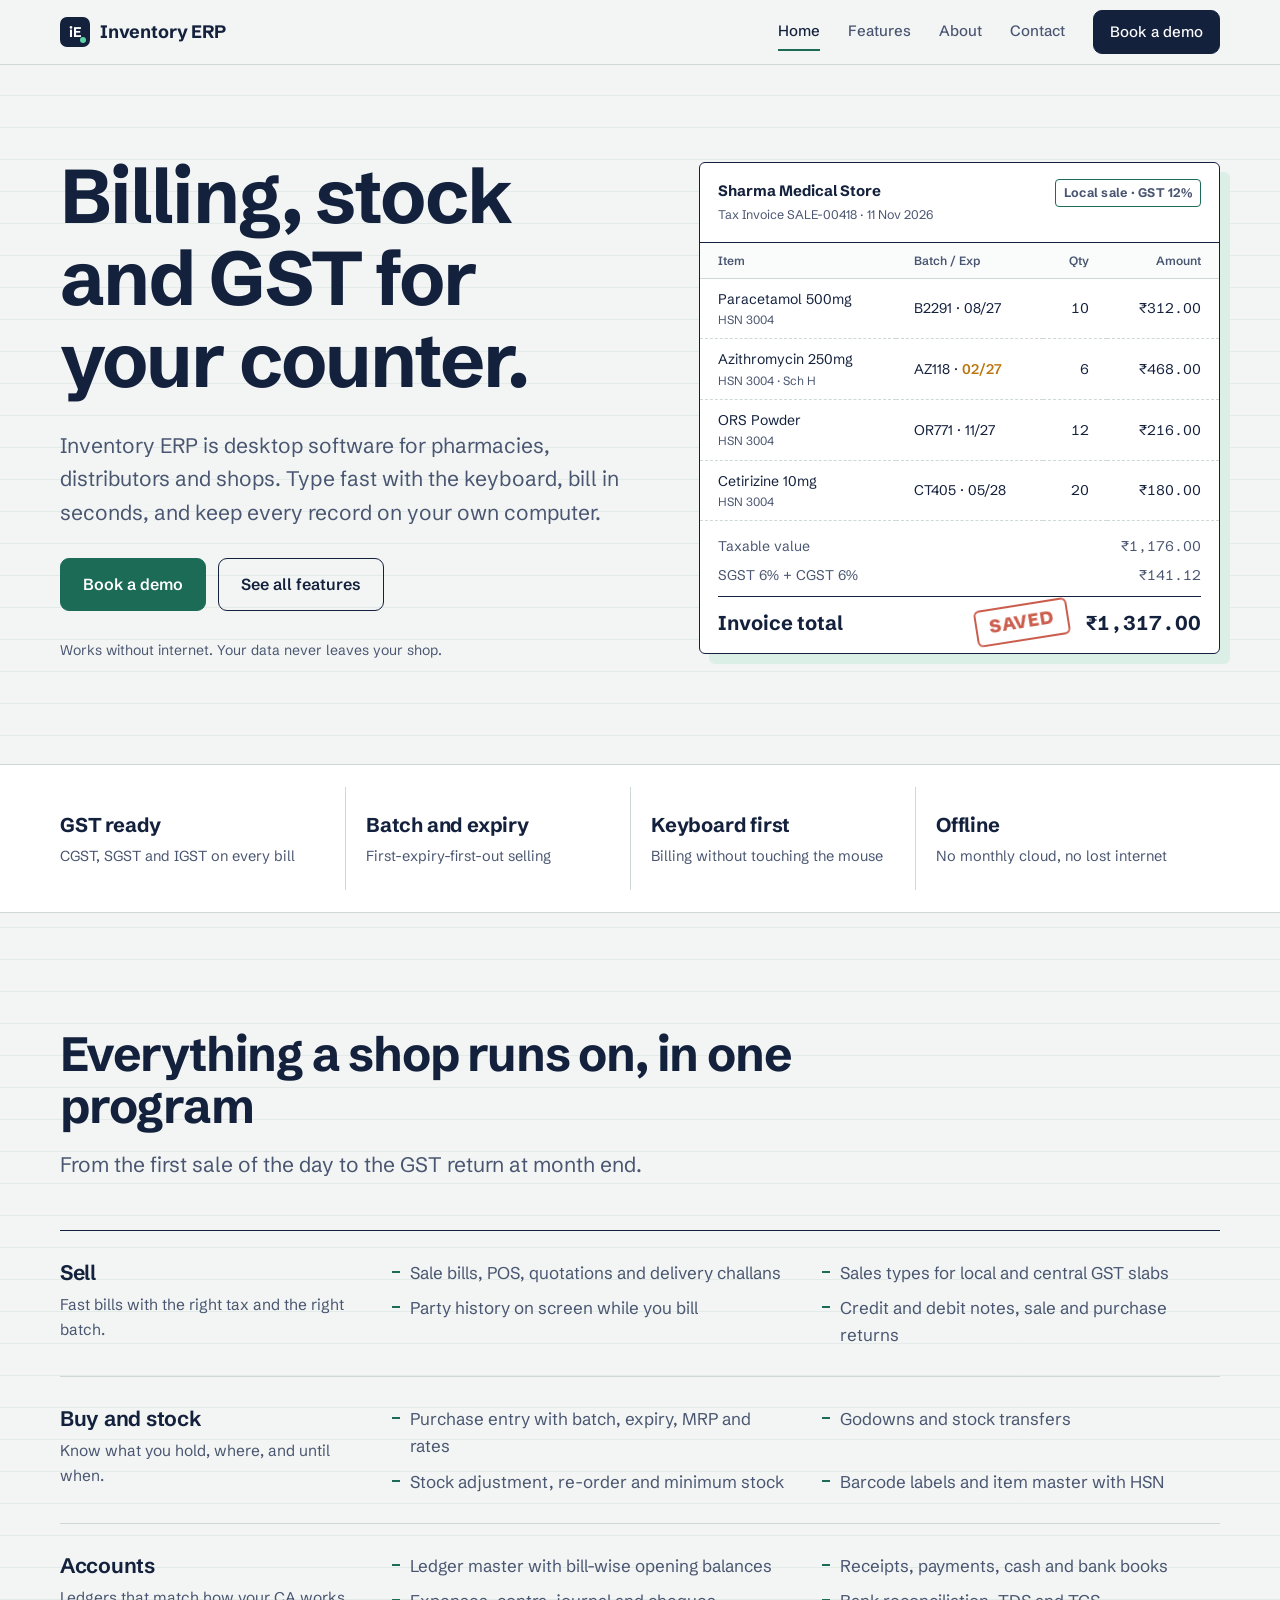
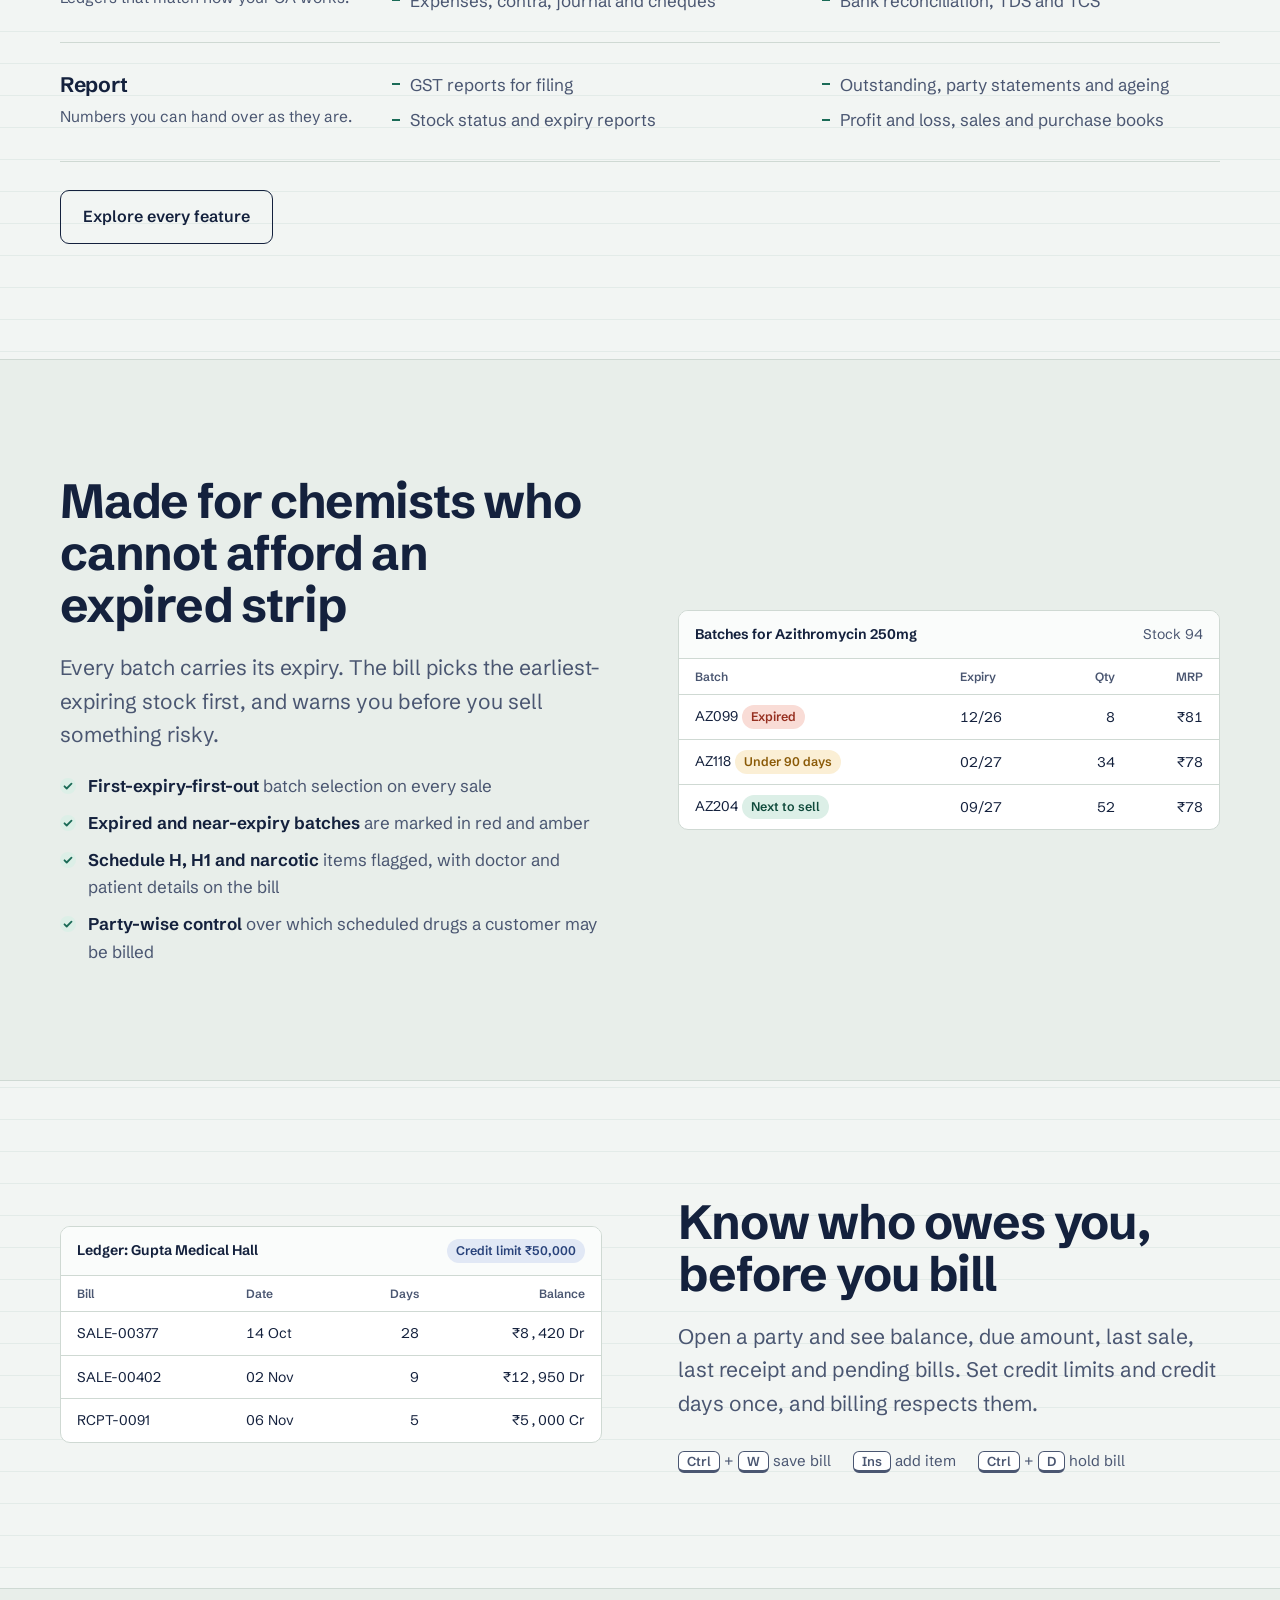
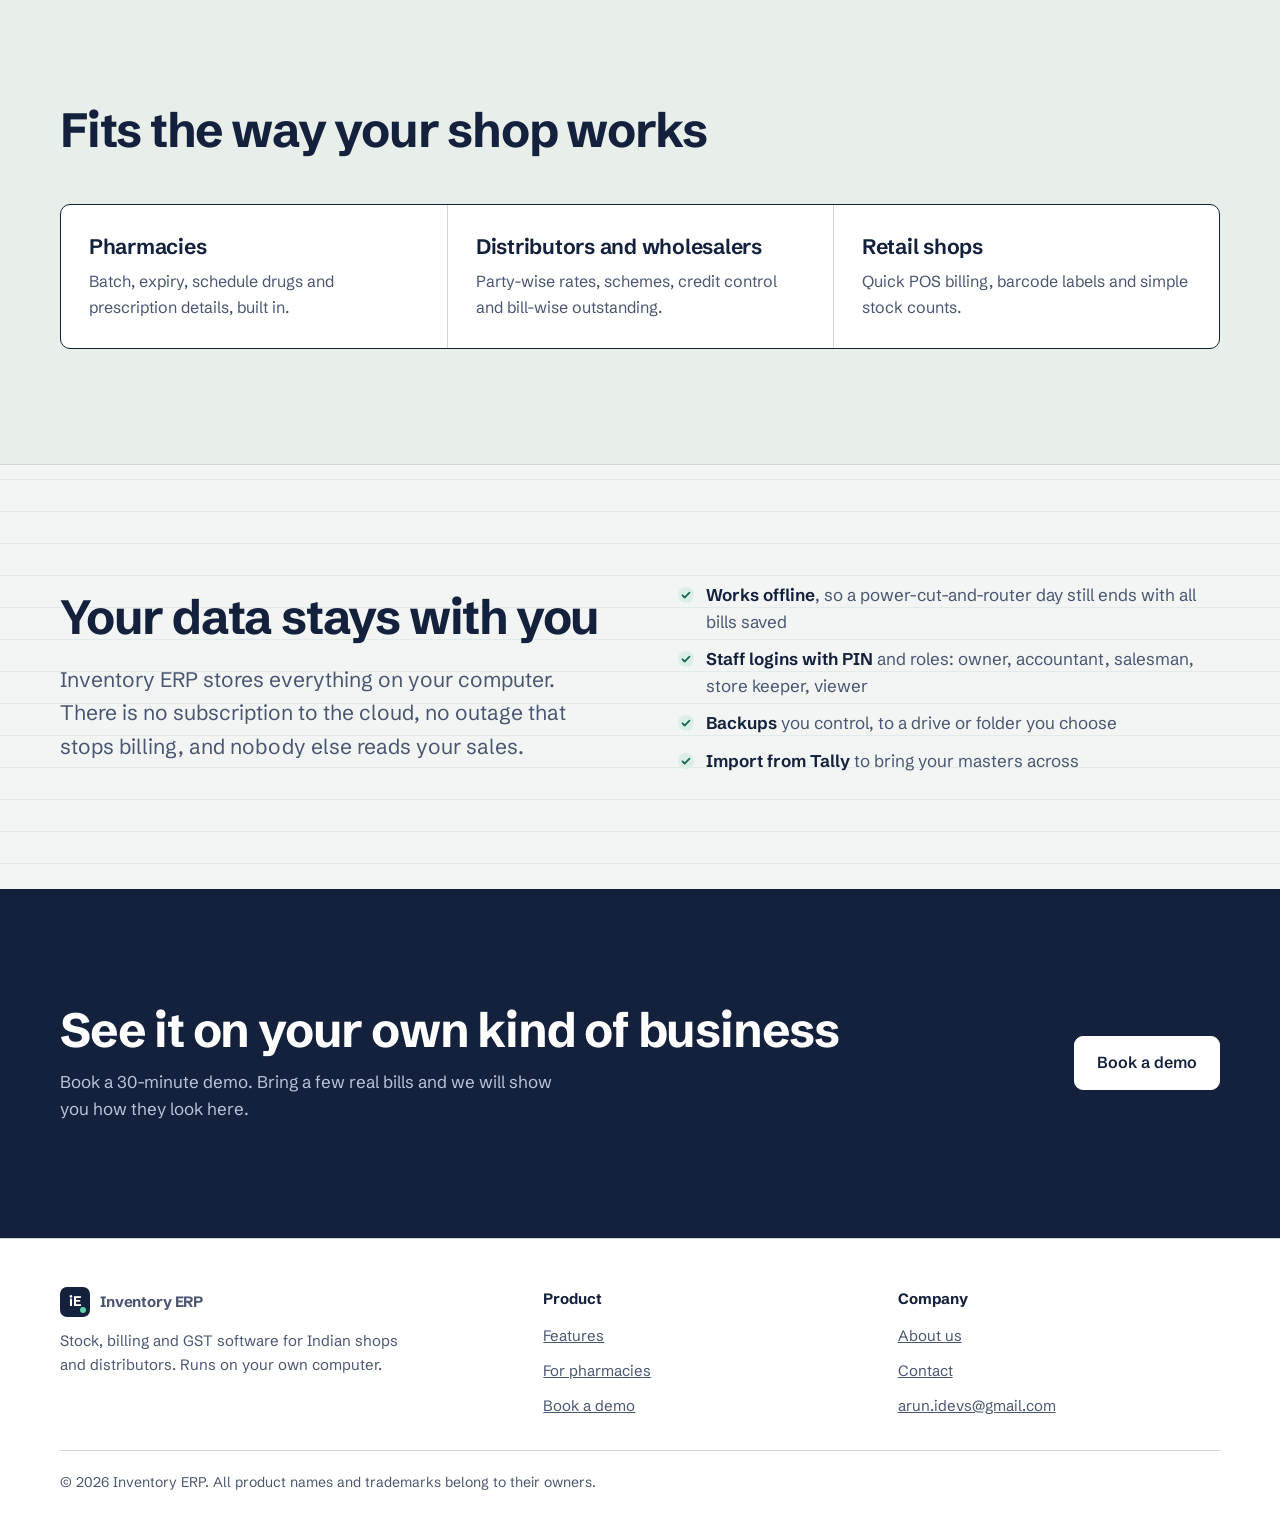
==== index.html @ d424529c "Inventory ERP marketing site: home, features, about, contact with demo form Co-Authored-By: Claude S" ====
<!doctype html>
<html lang="en">
<head>
<meta charset="utf-8">
<meta name="viewport" content="width=device-width, initial-scale=1">
<title>Inventory ERP: billing, stock and GST software for Indian shops</title>
<meta name="description" content="Desktop software for pharmacies, distributors and shops: GST billing, batch and expiry, ledgers and reports. Works offline, data stays on your computer.">
<meta property="og:title" content="Inventory ERP: billing, stock and GST software for Indian shops"><meta property="og:description" content="Desktop software for pharmacies, distributors and shops: GST billing, batch and expiry, ledgers and reports. Works offline, data stays on your computer."><meta property="og:type" content="website">
<meta name="theme-color" content="#f2f5f3">
<link rel="icon" href="assets/favicon.svg" type="image/svg+xml">
<link rel="preconnect" href="https://fonts.googleapis.com"><link rel="preconnect" href="https://fonts.gstatic.com" crossorigin>
<link href="https://fonts.googleapis.com/css2?family=Schibsted+Grotesk:wght@400;500;600;700;800&display=swap" rel="stylesheet">
<link rel="stylesheet" href="assets/style.css">
</head>
<body>
<header class="site-head"><div class="wrap">
  <a class="brand" href="index.html"><span class="brand-mark">iE</span>Inventory ERP</a>
  <button class="menu-btn" aria-expanded="false" aria-controls="nav">Menu</button>
  <nav class="nav" id="nav" aria-label="Main"><a href="index.html" aria-current="page">Home</a><a href="features.html">Features</a><a href="about.html">About</a><a href="contact.html">Contact</a><a class="btn sm" href="contact.html" data-demo style="color:#fff;border-bottom:1.5px solid var(--ink)">Book a demo</a></nav>
</div></header>
<main>
<section class="hero"><div class="wrap">
  <div class="hero-copy">
    <h1>Billing, stock and GST for your counter.</h1>
    <p class="lead">Inventory ERP is desktop software for pharmacies, distributors and shops. Type fast with the keyboard, bill in seconds, and keep every record on your own computer.</p>
    <div class="hero-cta"><a class="btn green" href="contact.html" data-demo>Book a demo</a><a class="btn ghost" href="features.html">See all features</a></div>
    <p class="hero-note">Works without internet. Your data never leaves your shop.</p>
  </div>
  <div class="bill" aria-label="Sample GST tax invoice">
  <div class="bill-top"><div><strong>Sharma Medical Store</strong><span>Tax Invoice SALE-00418 &middot; 11 Nov 2026</span></div><span class="bill-tag">Local sale &middot; GST 12%</span></div>
  <table><thead><tr><th>Item</th><th>Batch / Exp</th><th class="r">Qty</th><th class="r">Amount</th></tr></thead><tbody>
    <tr style="--i:0"><td>Paracetamol 500mg<span class="sub">HSN 3004</span></td><td>B2291 &middot; 08/27</td><td class="r num">10</td><td class="r num">&#8377;312.00</td></tr>
    <tr style="--i:1"><td>Azithromycin 250mg<span class="sub">HSN 3004 &middot; Sch H</span></td><td>AZ118 &middot; <span class="exp-soon">02/27</span></td><td class="r num">6</td><td class="r num">&#8377;468.00</td></tr>
    <tr style="--i:2"><td>ORS Powder<span class="sub">HSN 3004</span></td><td>OR771 &middot; 11/27</td><td class="r num">12</td><td class="r num">&#8377;216.00</td></tr>
    <tr style="--i:3"><td>Cetirizine 10mg<span class="sub">HSN 3004</span></td><td>CT405 &middot; 05/28</td><td class="r num">20</td><td class="r num">&#8377;180.00</td></tr>
  </tbody></table>
  <div class="bill-foot">
    <div style="--j:0"><span>Taxable value</span><span class="num">&#8377;1,176.00</span></div>
    <div style="--j:1"><span>SGST 6% + CGST 6%</span><span class="num">&#8377;141.12</span></div>
    <div class="total" style="--j:2"><span>Invoice total</span><span class="num">&#8377;1,317.00</span></div>
  </div>
  <div class="stamp" aria-hidden="true">SAVED</div>
</div>
</div></section>

<section class="proof"><div class="wrap">
  <div><b>GST ready</b><span>CGST, SGST and IGST on every bill</span></div>
  <div><b>Batch and expiry</b><span>First-expiry-first-out selling</span></div>
  <div><b>Keyboard first</b><span>Billing without touching the mouse</span></div>
  <div><b>Offline</b><span>No monthly cloud, no lost internet</span></div>
</div></section>

<section class="sec"><div class="wrap">
  <div class="sec-head"><h2>Everything a shop runs on, in one program</h2><p class="lead">From the first sale of the day to the GST return at month end.</p></div>
  <div class="rows">
    <div class="row"><div class="intro"><h3>Sell</h3><p>Fast bills with the right tax and the right batch.</p></div>
      <ul><li>Sale bills, POS, quotations and delivery challans</li><li>Sales types for local and central GST slabs</li><li>Party history on screen while you bill</li><li>Credit and debit notes, sale and purchase returns</li></ul></div>
    <div class="row"><div class="intro"><h3>Buy and stock</h3><p>Know what you hold, where, and until when.</p></div>
      <ul><li>Purchase entry with batch, expiry, MRP and rates</li><li>Godowns and stock transfers</li><li>Stock adjustment, re-order and minimum stock</li><li>Barcode labels and item master with HSN</li></ul></div>
    <div class="row"><div class="intro"><h3>Accounts</h3><p>Ledgers that match how your CA works.</p></div>
      <ul><li>Ledger master with bill-wise opening balances</li><li>Receipts, payments, cash and bank books</li><li>Expenses, contra, journal and cheques</li><li>Bank reconciliation, TDS and TCS</li></ul></div>
    <div class="row"><div class="intro"><h3>Report</h3><p>Numbers you can hand over as they are.</p></div>
      <ul><li>GST reports for filing</li><li>Outstanding, party statements and ageing</li><li>Stock status and expiry reports</li><li>Profit and loss, sales and purchase books</li></ul></div>
  </div>
  <p style="margin-top:28px"><a class="btn ghost" href="features.html">Explore every feature</a></p>
</div></section>

<section class="sec tint" id="pharma"><div class="wrap split">
  <div class="copy">
    <h2>Made for chemists who cannot afford an expired strip</h2>
    <p class="lead">Every batch carries its expiry. The bill picks the earliest-expiring stock first, and warns you before you sell something risky.</p>
    <ul class="checks">
      <li><b>First-expiry-first-out</b> batch selection on every sale</li>
      <li><b>Expired and near-expiry batches</b> are marked in red and amber</li>
      <li><b>Schedule H, H1 and narcotic</b> items flagged, with doctor and patient details on the bill</li>
      <li><b>Party-wise control</b> over which scheduled drugs a customer may be billed</li>
    </ul>
  </div>
  <div class="panel" aria-label="Batch picker example">
    <div class="panel-head"><span>Batches for Azithromycin 250mg</span><span class="num" style="font-weight:400;color:var(--ink-2)">Stock 94</span></div>
    <table><thead><tr><th>Batch</th><th>Expiry</th><th class="r">Qty</th><th class="r">MRP</th></tr></thead><tbody>
      <tr><td>AZ099 <span class="pill bad">Expired</span></td><td class="num">12/26</td><td class="r num">8</td><td class="r num">&#8377;81</td></tr>
      <tr><td>AZ118 <span class="pill warn">Under 90 days</span></td><td class="num">02/27</td><td class="r num">34</td><td class="r num">&#8377;78</td></tr>
      <tr><td>AZ204 <span class="pill ok">Next to sell</span></td><td class="num">09/27</td><td class="r num">52</td><td class="r num">&#8377;78</td></tr>
    </tbody></table>
  </div>
</div></section>

<section class="sec"><div class="wrap split">
  <div class="panel" aria-label="Ledger example">
    <div class="panel-head"><span>Ledger: Gupta Medical Hall</span><span class="pill info">Credit limit &#8377;50,000</span></div>
    <table><thead><tr><th>Bill</th><th>Date</th><th class="r">Days</th><th class="r">Balance</th></tr></thead><tbody>
      <tr><td>SALE-00377</td><td class="num">14 Oct</td><td class="r num">28</td><td class="r num">&#8377;8,420 Dr</td></tr>
      <tr><td>SALE-00402</td><td class="num">02 Nov</td><td class="r num">9</td><td class="r num">&#8377;12,950 Dr</td></tr>
      <tr><td>RCPT-0091</td><td class="num">06 Nov</td><td class="r num">5</td><td class="r num">&#8377;5,000 Cr</td></tr>
    </tbody></table>
  </div>
  <div class="copy">
    <h2>Know who owes you, before you bill</h2>
    <p class="lead">Open a party and see balance, due amount, last sale, last receipt and pending bills. Set credit limits and credit days once, and billing respects them.</p>
    <div class="kbd-line"><span><kbd>Ctrl</kbd> + <kbd>W</kbd> save bill</span><span><kbd>Ins</kbd> add item</span><span><kbd>Ctrl</kbd> + <kbd>D</kbd> hold bill</span></div>
  </div>
</div></section>

<section class="sec tint"><div class="wrap">
  <div class="sec-head"><h2>Fits the way your shop works</h2></div>
  <div class="segs">
    <div class="seg"><h3>Pharmacies</h3><p>Batch, expiry, schedule drugs and prescription details, built in.</p></div>
    <div class="seg"><h3>Distributors and wholesalers</h3><p>Party-wise rates, schemes, credit control and bill-wise outstanding.</p></div>
    <div class="seg"><h3>Retail shops</h3><p>Quick POS billing, barcode labels and simple stock counts.</p></div>
  </div>
</div></section>

<section class="sec"><div class="wrap split">
  <div class="copy">
    <h2>Your data stays with you</h2>
    <p class="lead">Inventory ERP stores everything on your computer. There is no subscription to the cloud, no outage that stops billing, and nobody else reads your sales.</p>
  </div>
  <ul class="checks">
    <li><b>Works offline</b>, so a power-cut-and-router day still ends with all bills saved</li>
    <li><b>Staff logins with PIN</b> and roles: owner, accountant, salesman, store keeper, viewer</li>
    <li><b>Backups</b> you control, to a drive or folder you choose</li>
    <li><b>Import from Tally</b> to bring your masters across</li>
  </ul>
</div></section>

<section class="sec cta"><div class="wrap">
  <div><h2>See it on your own kind of business</h2><p>Book a 30-minute demo. Bring a few real bills and we will show you how they look here.</p></div>
  <a class="btn" href="contact.html" data-demo>Book a demo</a>
</div></section>
</main>
<footer class="site-foot"><div class="wrap">
  <div><a class="brand" href="index.html"><span class="brand-mark">iE</span>Inventory ERP</a><p style="margin-top:12px;max-width:38ch">Stock, billing and GST software for Indian shops and distributors. Runs on your own computer.</p></div>
  <div><h4>Product</h4><ul><li><a href="features.html">Features</a></li><li><a href="features.html#pharma">For pharmacies</a></li><li><a href="contact.html">Book a demo</a></li></ul></div>
  <div><h4>Company</h4><ul><li><a href="about.html">About us</a></li><li><a href="contact.html">Contact</a></li><li><a href="mailto:arun.idevs@gmail.com">arun.idevs@gmail.com</a></li></ul></div>
  <div class="legal">&copy; 2026 Inventory ERP. All product names and trademarks belong to their owners.</div>
</div></footer>
<dialog id="demo-dialog" aria-labelledby="dlg-title"><div class="dlg-in">
  <div class="dlg-top"><div><h2 id="dlg-title" style="font-size:30px">Book a demo</h2><p class="lead" style="font-size:16px;margin-top:8px">Tell us about your shop. We will show you the software on your kind of business.</p></div><button class="close" aria-label="Close" type="button">&times;</button></div>
  <form data-lead novalidate id="demo">
  <div class="form-grid">
    <div class="field" data-name="your name"><label for="demo-name">Your name</label><input id="demo-name" name="name" autocomplete="name" required><span class="msg"></span></div>
    <div class="field" data-name="your shop or company name"><label for="demo-biz">Shop or company</label><input id="demo-biz" name="business" autocomplete="organization" required><span class="msg"></span></div>
    <div class="field" data-name="a mobile number"><label for="demo-phone">Mobile number</label><input id="demo-phone" name="phone" type="tel" inputmode="tel" autocomplete="tel" required><span class="msg"></span></div>
    <div class="field" data-name="your email"><label for="demo-email">Email</label><input id="demo-email" name="email" type="email" autocomplete="email" required><span class="msg"></span></div>
    <div class="field" data-name="your city"><label for="demo-city">City</label><input id="demo-city" name="city" autocomplete="address-level2"><span class="msg"></span></div>
    <div class="field" data-name="business type"><label for="demo-type">Type of business</label><select id="demo-type" name="business_type"><option>Pharmacy / medical store</option><option>Distributor / stockist</option><option>Wholesale</option><option>Retail shop</option><option>Manufacturer</option><option>Other</option></select><span class="msg"></span></div>
    <div class="field full" data-name="current software"><label for="demo-cur">What do you use for billing today? <span class="opt">(optional)</span></label><select id="demo-cur" name="current_software"><option>MARG</option><option>Tally</option><option>Busy</option><option>Excel or register</option><option>Another software</option><option>No software yet</option></select><span class="msg"></span></div>
    <div class="field full" data-name="a message"><label for="demo-msg">Anything we should know? <span class="opt">(optional)</span></label><textarea id="demo-msg" name="message" placeholder="Number of bills a day, godowns, special reports you need..."></textarea><span class="msg"></span></div>
    <div class="hp" aria-hidden="true"><label>Website <input name="website" tabindex="-1" autocomplete="off"></label></div>
  </div>
  <div class="form-status" role="status" aria-live="polite"></div>
  <div class="form-actions" style="margin-top:16px"><button class="btn green" type="submit">Book my demo</button><small>We call you back within one working day.</small></div>
</form>
</div></dialog>
<script src="assets/site.js" defer></script>
</body>
</html>
---- assets/style.css ----
:root {
  --paper: #f2f5f3;
  --paper-2: #e8eeea;
  --card: #ffffff;
  --ink: #14213d;
  --ink-2: #4a5671;
  --rule: #cfd9d3;
  --green: #1b6b57;
  --green-ink: #0f4a3b;
  --green-soft: #dcefe7;
  --stamp: #c2402d;
  --amber: #b9770e;
  --radius: 10px;
  --font: "Schibsted Grotesk", system-ui, -apple-system, "Segoe UI", sans-serif;
}
*, *::before, *::after { box-sizing: border-box; }
html { scroll-behavior: smooth; }
body {
  margin: 0; font-family: var(--font); font-size: 17px; line-height: 1.6; color: var(--ink); background: var(--paper);
  -webkit-font-smoothing: antialiased;
  /* ledger ruling, faint */
  background-image: repeating-linear-gradient(to bottom, transparent 0 31px, rgba(27,107,87,.07) 31px 32px);
}
img, svg { max-width: 100%; display: block; }
a { color: inherit; }
:focus-visible { outline: 3px solid var(--green); outline-offset: 3px; border-radius: 4px; }
.wrap { width: min(1160px, 100% - 40px); margin-inline: auto; }
.num { font-variant-numeric: tabular-nums; }

/* header */
.site-head { position: sticky; top: 0; z-index: 50; background: rgba(242,245,243,.92); backdrop-filter: blur(8px); border-bottom: 1px solid var(--rule); }
.site-head .wrap { display: flex; align-items: center; justify-content: space-between; height: 64px; gap: 16px; }
.brand { display: flex; align-items: center; gap: 10px; font-weight: 700; font-size: 18px; text-decoration: none; letter-spacing: -.01em; }
.brand-mark { width: 30px; height: 30px; border-radius: 7px; background: var(--ink); color: #fff; display: grid; place-items: center; font-weight: 700; font-size: 14px; letter-spacing: -.03em; position: relative; }
.brand-mark::after { content: ""; position: absolute; right: 4px; bottom: 4px; width: 6px; height: 6px; background: #5fd1a8; border-radius: 50%; }
.nav { display: flex; align-items: center; gap: 28px; }
.nav a { text-decoration: none; font-weight: 500; font-size: 15px; color: var(--ink-2); padding: 6px 0; border-bottom: 2px solid transparent; }
.nav a:hover { color: var(--ink); }
.nav a[aria-current="page"] { color: var(--ink); border-bottom-color: var(--green); }
.menu-btn { display: none; background: none; border: 1px solid var(--rule); border-radius: 8px; padding: 8px 12px; font: inherit; font-weight: 600; color: var(--ink); cursor: pointer; }

.btn { display: inline-flex; align-items: center; justify-content: center; gap: 8px; font: inherit; font-weight: 600; font-size: 16px; padding: 13px 22px; border-radius: 9px; border: 1.5px solid var(--ink); background: var(--ink); color: #fff; text-decoration: none; cursor: pointer; transition: background .15s, transform .15s; }
.btn:hover { background: #0c1630; }
.btn:active { transform: translateY(1px); }
.btn.ghost { background: transparent; color: var(--ink); }
.btn.ghost:hover { background: var(--paper-2); }
.btn.green { background: var(--green); border-color: var(--green); }
.btn.green:hover { background: var(--green-ink); }
.btn.sm { padding: 9px 16px; font-size: 15px; }
.btn[disabled] { opacity: .6; cursor: progress; }

/* type */
h1, h2, h3 { line-height: 1.08; letter-spacing: -.025em; margin: 0; }
h1 { font-size: clamp(40px, 6.2vw, 76px); font-weight: 700; }
h2 { font-size: clamp(30px, 4vw, 48px); font-weight: 700; }
h3 { font-size: 21px; font-weight: 650; letter-spacing: -.012em; line-height: 1.25; }
p { margin: 0; }
.lead { font-size: clamp(18px, 2vw, 21px); color: var(--ink-2); max-width: 56ch; }
.sec { padding: clamp(64px, 9vw, 120px) 0; }
.sec.tint { background: var(--paper-2); border-block: 1px solid var(--rule); background-image: none; }
.sec-head { max-width: 760px; margin-bottom: 48px; display: grid; gap: 16px; }

/* hero */
.hero { padding: clamp(48px, 7vw, 96px) 0 clamp(56px, 8vw, 104px); }
.hero .wrap { display: grid; grid-template-columns: 1.05fr .95fr; gap: clamp(32px, 5vw, 72px); align-items: center; }
.hero-copy { display: grid; gap: 28px; }
.hero-cta { display: flex; flex-wrap: wrap; gap: 12px; }
.hero-note { font-size: 14px; color: var(--ink-2); }

/* the bill */
.bill { background: var(--card); border: 1px solid var(--ink); border-radius: 6px; box-shadow: 10px 10px 0 var(--green-soft); font-size: 14px; position: relative; }
.bill-top { display: flex; justify-content: space-between; align-items: flex-start; padding: 16px 18px; border-bottom: 1.5px solid var(--ink); gap: 12px; }
.bill-top strong { display: block; font-size: 15px; }
.bill-top span { color: var(--ink-2); font-size: 12.5px; }
.bill-tag { font-weight: 700; font-size: 12px; letter-spacing: .02em; border: 1.5px solid var(--green); color: var(--green); padding: 3px 8px; border-radius: 4px; white-space: nowrap; }
.bill table { width: 100%; border-collapse: collapse; }
.bill th { text-align: left; font-weight: 600; font-size: 12px; color: var(--ink-2); padding: 8px 18px; border-bottom: 1px solid var(--rule); background: #fafcfb; }
.bill td { padding: 9px 18px; border-bottom: 1px dashed var(--rule); }
.bill th.r, .bill td.r { text-align: right; }
.bill .sub { display: block; font-size: 12px; color: var(--ink-2); }
.exp-soon { color: var(--amber); font-weight: 600; }
.bill-foot { padding: 14px 18px; display: grid; gap: 6px; }
.bill-foot div { display: flex; justify-content: space-between; color: var(--ink-2); }
.bill-foot .total { color: var(--ink); font-weight: 700; font-size: 20px; border-top: 1.5px solid var(--ink); padding-top: 10px; margin-top: 4px; }
.js .bill tbody tr { opacity: 0; transform: translateY(6px); }
.js .bill.run tbody tr { animation: rowin .35s ease forwards; animation-delay: calc(var(--i) * 420ms + 300ms); }
.js .bill-foot > * { opacity: 0; }
.js .bill.run .bill-foot > * { animation: rowin .35s ease forwards; animation-delay: calc(var(--j) * 200ms + 2200ms); }
@keyframes rowin { to { opacity: 1; transform: none; } }
.stamp { position: absolute; right: 150px; bottom: 12px; transform: rotate(-9deg); border: 2.5px solid var(--stamp); color: var(--stamp); font-weight: 800; font-size: 18px; padding: 2px 12px; border-radius: 6px; letter-spacing: .04em; opacity: 0; }
.js .bill.run .stamp { animation: stampin .25s cubic-bezier(.2,1.6,.4,1) forwards; animation-delay: 3.1s; }
@keyframes stampin { from { opacity: 0; transform: rotate(-9deg) scale(1.6); } to { opacity: .85; transform: rotate(-9deg) scale(1); } }

/* proof strip */
.proof { border-block: 1px solid var(--rule); background: var(--card); }
.proof .wrap { display: grid; grid-template-columns: repeat(4, 1fr); }
.proof div { padding: 22px 20px; border-left: 1px solid var(--rule); }
.proof div:first-child { border-left: 0; padding-left: 0; }
.proof b { display: block; font-size: 20px; letter-spacing: -.01em; }
.proof span { font-size: 14.5px; color: var(--ink-2); }

/* feature rows */
.rows { border-top: 1.5px solid var(--ink); }
.row { display: grid; grid-template-columns: 300px 1fr; gap: 32px; padding: 28px 0; border-bottom: 1px solid var(--rule); }
.row p, .row li { color: var(--ink-2); }
.row ul { margin: 0; padding: 0; list-style: none; display: grid; grid-template-columns: repeat(2, 1fr); gap: 8px 32px; }
.row li { padding-left: 18px; position: relative; }
.row li::before { content: ""; position: absolute; left: 0; top: .72em; width: 8px; height: 2px; background: var(--green); }
.row .intro { display: grid; gap: 8px; align-content: start; }
.row .intro p { font-size: 15.5px; }

/* split blocks */
.split { display: grid; grid-template-columns: 1fr 1fr; gap: clamp(32px, 6vw, 80px); align-items: center; }
.split .copy { display: grid; gap: 20px; }
.checks { list-style: none; padding: 0; margin: 0; display: grid; gap: 10px; }
.checks li { padding-left: 28px; position: relative; color: var(--ink-2); }
.checks li::before { content: ""; position: absolute; left: 0; top: .35em; width: 16px; height: 16px; border-radius: 50%; background: var(--green-soft) url("data:image/svg+xml,%3Csvg xmlns='http://www.w3.org/2000/svg' viewBox='0 0 16 16'%3E%3Cpath d='M4.5 8.3l2.2 2.2 4.8-4.8' fill='none' stroke='%231b6b57' stroke-width='1.8' stroke-linecap='round' stroke-linejoin='round'/%3E%3C/svg%3E") center/16px; }
.checks b { color: var(--ink); font-weight: 650; }

.panel { background: var(--card); border: 1px solid var(--rule); border-radius: var(--radius); overflow: hidden; font-size: 14px; }
.panel-head { padding: 12px 16px; font-weight: 650; border-bottom: 1px solid var(--rule); background: #fafcfb; display: flex; justify-content: space-between; }
.panel table { width: 100%; border-collapse: collapse; }
.panel th { text-align: left; font-weight: 600; font-size: 12px; color: var(--ink-2); padding: 8px 16px; }
.panel td { padding: 10px 16px; border-top: 1px solid var(--rule); }
.panel .r { text-align: right; }
.pill { display: inline-block; padding: 2px 9px; border-radius: 99px; font-size: 12.5px; font-weight: 600; }
.pill.ok { background: var(--green-soft); color: var(--green-ink); }
.pill.warn { background: #fbefd5; color: #8a5a07; }
.pill.bad { background: #f9dcd6; color: #962f20; }
.pill.info { background: #e1e8f5; color: #28427a; }

.kbd-line { display: flex; flex-wrap: wrap; gap: 10px 22px; margin-top: 8px; }
kbd { font: inherit; font-size: 13px; font-weight: 600; background: var(--card); border: 1px solid var(--ink-2); border-bottom-width: 3px; border-radius: 6px; padding: 1px 8px; }
.kbd-line span { font-size: 15px; color: var(--ink-2); }

/* segments */
.segs { display: grid; grid-template-columns: repeat(3, 1fr); border: 1px solid var(--ink); border-radius: var(--radius); background: var(--card); }
.seg { padding: 28px; display: grid; gap: 10px; align-content: start; border-left: 1px solid var(--rule); }
.seg:first-child { border-left: 0; }
.seg p { color: var(--ink-2); font-size: 16px; }

/* cta */
.cta { background: var(--ink); color: #fff; background-image: none; }
.cta .wrap { display: grid; grid-template-columns: 1fr auto; gap: 32px; align-items: center; }
.cta p { color: #b9c4dc; margin-top: 12px; max-width: 52ch; }
.cta .btn { background: #fff; color: var(--ink); border-color: #fff; }
.cta .btn:hover { background: var(--green-soft); }

/* about */
.facts { display: grid; grid-template-columns: repeat(3, 1fr); gap: 0; border-top: 1.5px solid var(--ink); }
.facts div { padding: 24px 24px 24px 0; border-bottom: 1px solid var(--rule); }
.facts b { display: block; font-size: 19px; margin-bottom: 4px; }
.facts p { color: var(--ink-2); font-size: 15.5px; }
.prose { max-width: 66ch; display: grid; gap: 18px; color: var(--ink-2); font-size: 18px; }
.prose strong { color: var(--ink); }

/* forms */
.form-grid { display: grid; grid-template-columns: 1fr 1fr; gap: 16px; }
.form-grid .full { grid-column: 1 / -1; }
.field { display: grid; gap: 6px; }
.field label { font-weight: 600; font-size: 14.5px; }
.field .opt { font-weight: 400; color: var(--ink-2); }
.field input, .field select, .field textarea { font: inherit; font-size: 16px; padding: 12px 14px; border: 1.5px solid var(--rule); border-radius: 8px; background: #fff; color: var(--ink); width: 100%; }
.field textarea { min-height: 112px; resize: vertical; }
.field input:focus, .field select:focus, .field textarea:focus { outline: none; border-color: var(--green); box-shadow: 0 0 0 3px var(--green-soft); }
.field.err input, .field.err select { border-color: var(--stamp); }
.field .msg { color: var(--stamp); font-size: 13.5px; min-height: 0; }
.hp { position: absolute; left: -9999px; width: 1px; height: 1px; overflow: hidden; }
.form-status { padding: 14px 16px; border-radius: 8px; font-size: 15.5px; display: none; }
.form-status.show { display: block; }
.form-status.ok { background: var(--green-soft); color: var(--green-ink); }
.form-status.bad { background: #f9dcd6; color: #7a2418; }
.form-actions { display: flex; align-items: center; gap: 16px; flex-wrap: wrap; }
.form-actions small { color: var(--ink-2); }
.contact-grid { display: grid; grid-template-columns: .8fr 1.2fr; gap: clamp(32px, 6vw, 80px); align-items: start; }
.contact-side { display: grid; gap: 24px; }
.contact-side dl { margin: 0; display: grid; gap: 18px; border-top: 1.5px solid var(--ink); padding-top: 20px; }
.contact-side dt { font-weight: 650; }
.contact-side dd { margin: 2px 0 0; color: var(--ink-2); }
.form-card { background: var(--card); border: 1px solid var(--ink); border-radius: var(--radius); padding: clamp(20px, 3vw, 36px); box-shadow: 8px 8px 0 var(--green-soft); }

dialog { border: 1px solid var(--ink); border-radius: 12px; padding: 0; width: min(680px, calc(100% - 24px)); background: var(--card); color: var(--ink); max-height: calc(100vh - 24px); box-shadow: 12px 12px 0 var(--green-soft); }
dialog::backdrop { background: rgba(20,33,61,.55); }
dialog .dlg-in { padding: clamp(20px, 3vw, 32px); display: grid; gap: 20px; }
dialog .dlg-top { display: flex; justify-content: space-between; align-items: flex-start; gap: 16px; }
dialog .close { background: none; border: 1px solid var(--rule); border-radius: 8px; width: 36px; height: 36px; font-size: 20px; line-height: 1; cursor: pointer; color: var(--ink); }

/* footer */
.site-foot { border-top: 1px solid var(--rule); padding: 48px 0 36px; background: var(--card); }
.site-foot .wrap { display: grid; grid-template-columns: 1.4fr 1fr 1fr; gap: 32px; }
.site-foot p, .site-foot a { color: var(--ink-2); font-size: 15px; }
.site-foot ul { list-style: none; margin: 10px 0 0; padding: 0; display: grid; gap: 8px; }
.site-foot h4 { margin: 0; font-size: 15px; }
.legal { grid-column: 1 / -1; border-top: 1px solid var(--rule); padding-top: 20px; font-size: 14px; color: var(--ink-2); }

@media (max-width: 960px) {
  .hero .wrap, .split, .contact-grid, .cta .wrap { grid-template-columns: 1fr; }
  .row { grid-template-columns: 1fr; gap: 14px; }
  .segs { grid-template-columns: 1fr; }
  .seg { border-left: 0; border-top: 1px solid var(--rule); }
  .seg:first-child { border-top: 0; }
  .proof .wrap { grid-template-columns: 1fr 1fr; }
  .proof div:nth-child(3) { border-left: 0; padding-left: 0; }
  .proof div:nth-child(n+3) { border-top: 1px solid var(--rule); }
  .facts { grid-template-columns: 1fr; }
  .site-foot .wrap { grid-template-columns: 1fr 1fr; }
}
@media (max-width: 720px) {
  .menu-btn { display: block; }
  .nav { position: absolute; top: 64px; left: 0; right: 0; background: var(--paper); border-bottom: 1px solid var(--rule); padding: 12px 20px 20px; flex-direction: column; align-items: stretch; gap: 4px; display: none; }
  .nav.open { display: flex; }
  .nav a { padding: 12px 0; font-size: 17px; }
  .row ul, .form-grid { grid-template-columns: 1fr; }
  .site-foot .wrap { grid-template-columns: 1fr; }
  .stamp { right: 120px; }
  .bill th:nth-child(2), .bill td:nth-child(2) { display: none; }
}
@media (prefers-reduced-motion: reduce) {
  html { scroll-behavior: auto; }
  .js .bill tbody tr, .js .bill-foot > *, .stamp { opacity: 1 !important; transform: none !important; animation: none !important; }
  .stamp { transform: rotate(-9deg) !important; opacity: .85 !important; }
}
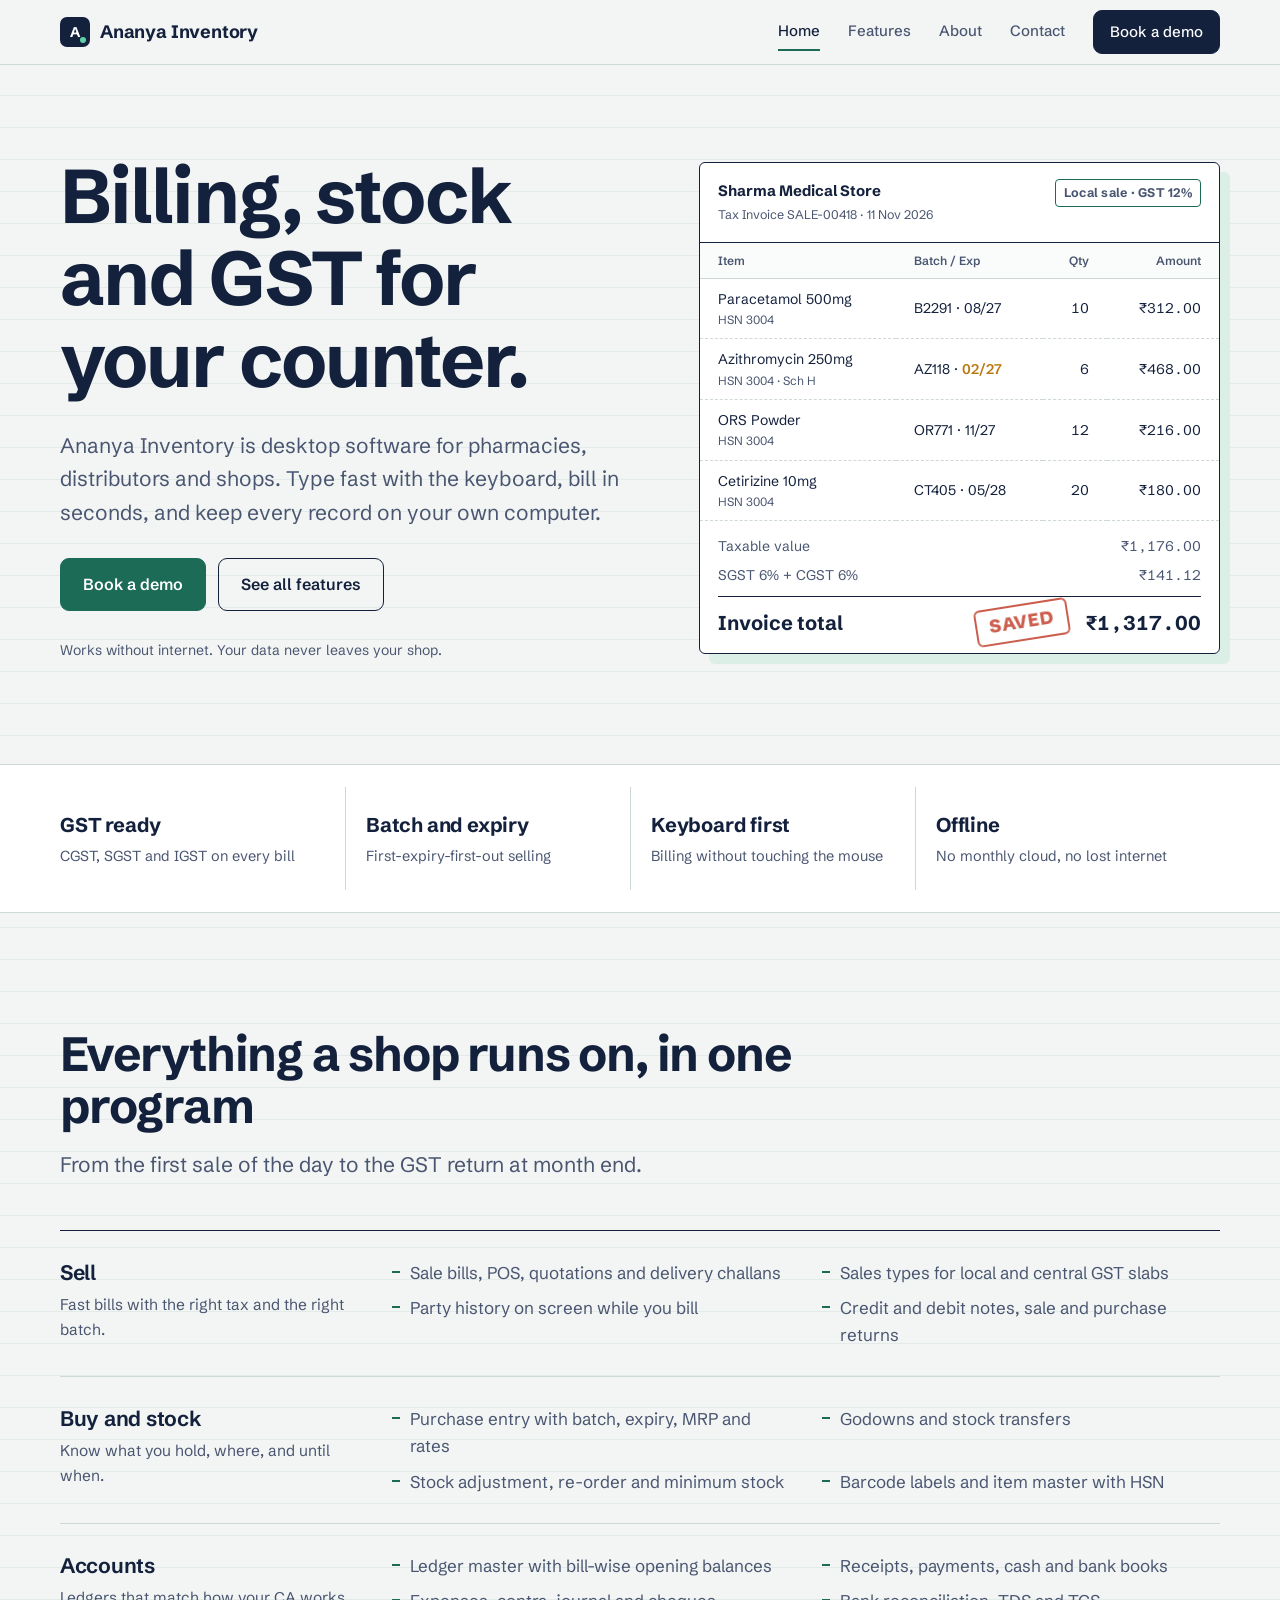
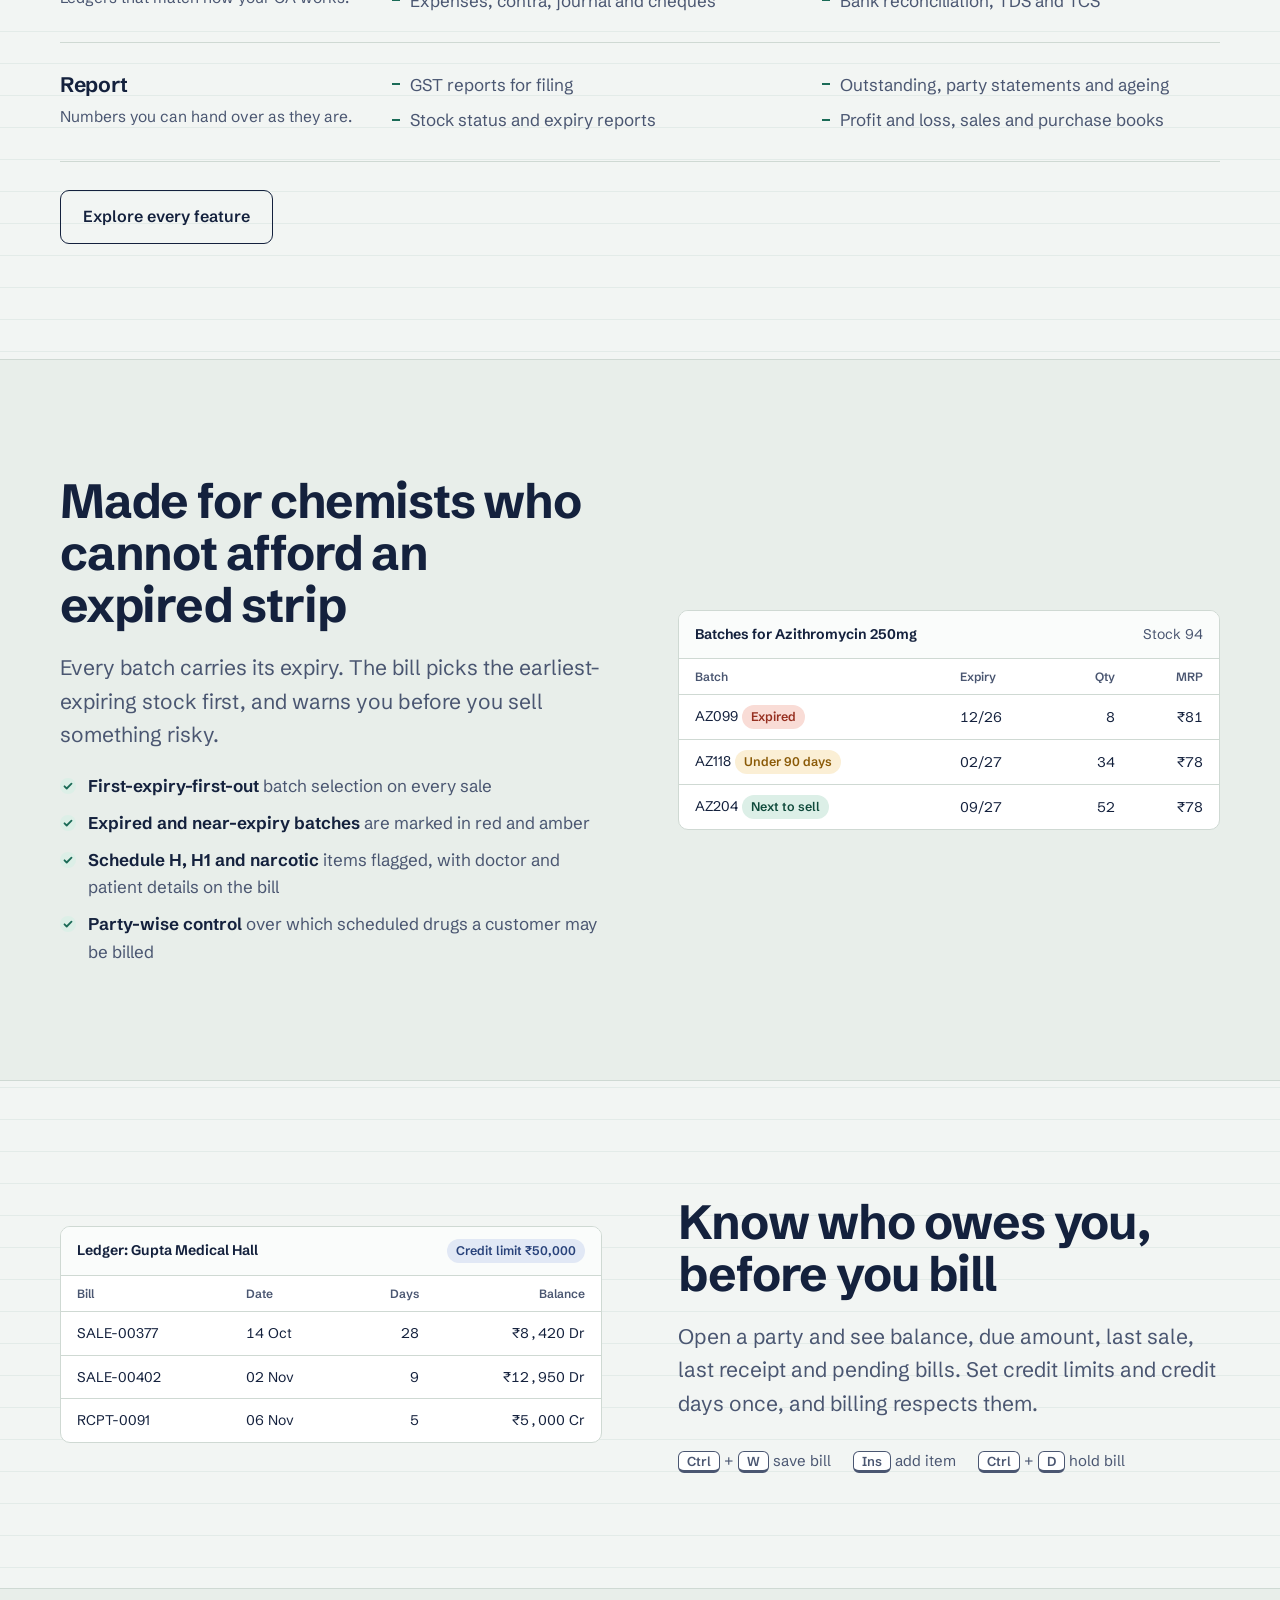
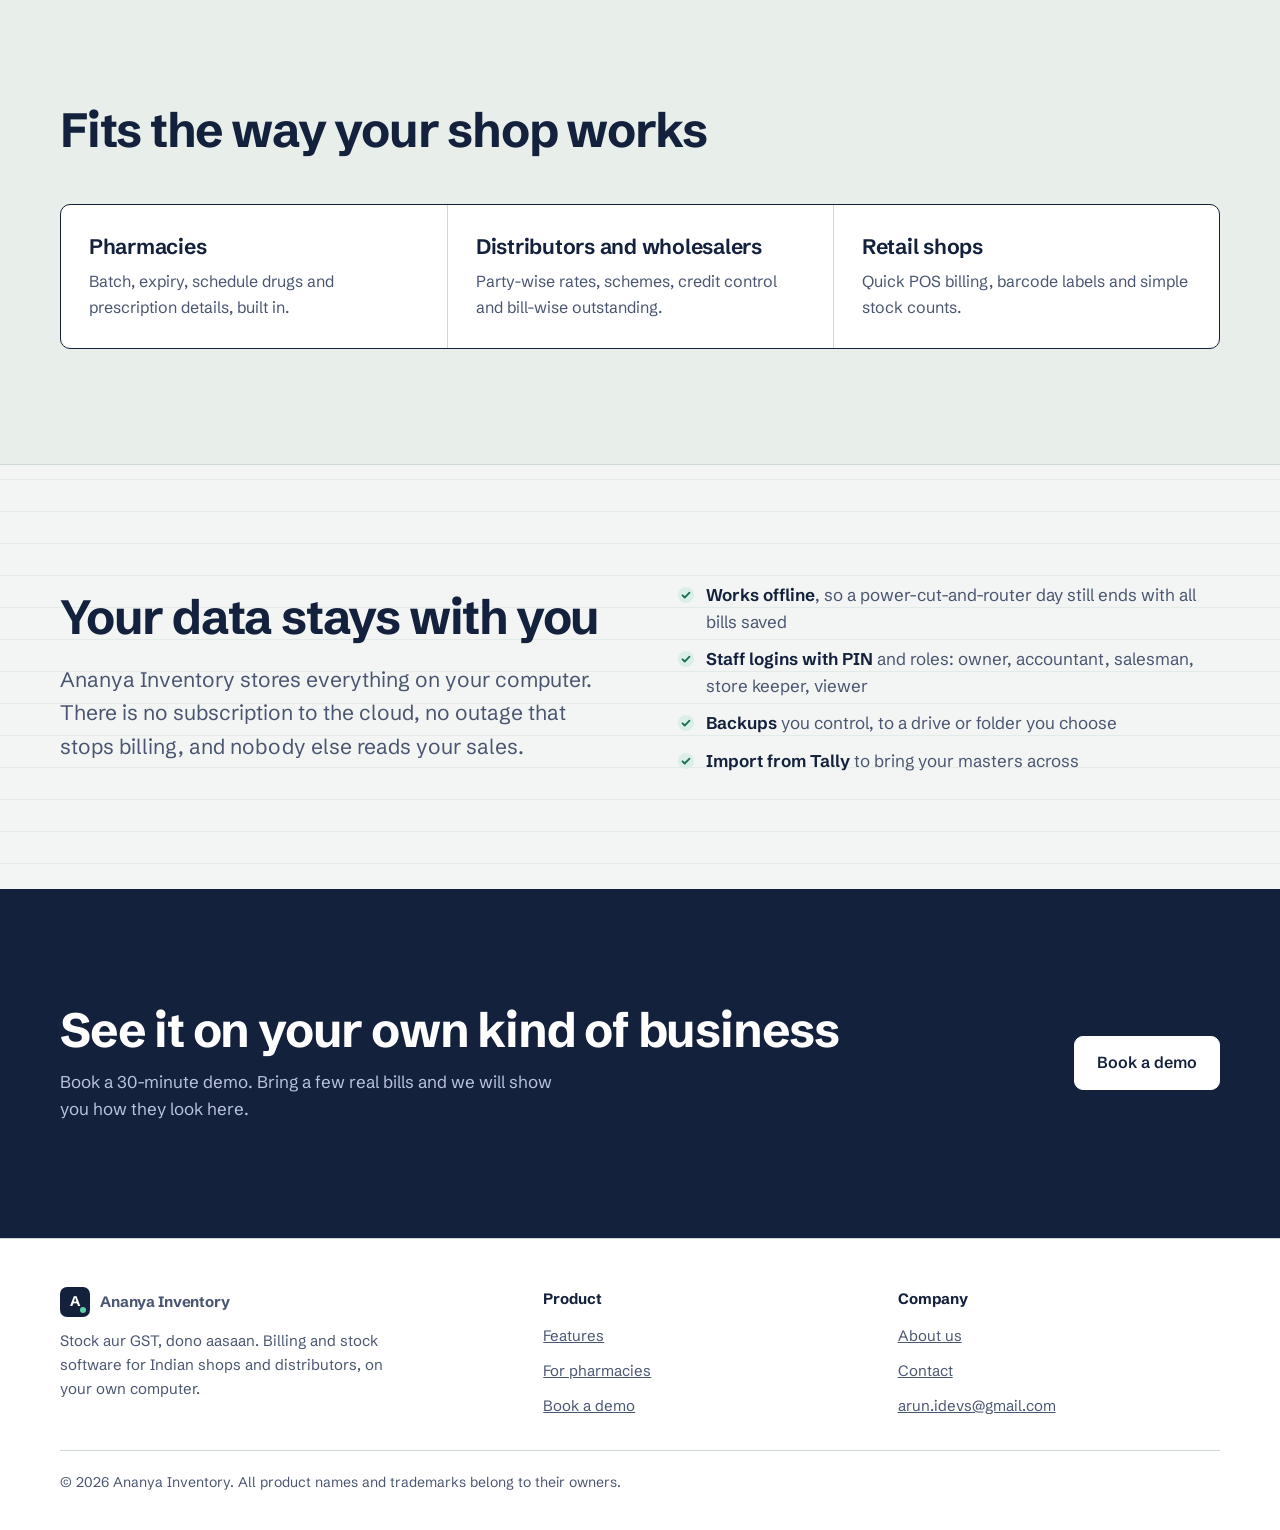
==== commit 109ddf3b: "Rebrand site to Ananya Inventory Co-Authored-By: Claude Sonnet 5.5 <noreply@anthropic.com> Claude-Se" ====
--- a/index.html
+++ b/index.html
@@ -3,9 +3,9 @@
 <head>
 <meta charset="utf-8">
 <meta name="viewport" content="width=device-width, initial-scale=1">
-<title>Inventory ERP: billing, stock and GST software for Indian shops</title>
+<title>Ananya Inventory: billing, stock and GST software for Indian shops</title>
 <meta name="description" content="Desktop software for pharmacies, distributors and shops: GST billing, batch and expiry, ledgers and reports. Works offline, data stays on your computer.">
-<meta property="og:title" content="Inventory ERP: billing, stock and GST software for Indian shops"><meta property="og:description" content="Desktop software for pharmacies, distributors and shops: GST billing, batch and expiry, ledgers and reports. Works offline, data stays on your computer."><meta property="og:type" content="website">
+<meta property="og:title" content="Ananya Inventory: billing, stock and GST software for Indian shops"><meta property="og:description" content="Desktop software for pharmacies, distributors and shops: GST billing, batch and expiry, ledgers and reports. Works offline, data stays on your computer."><meta property="og:type" content="website">
 <meta name="theme-color" content="#f2f5f3">
 <link rel="icon" href="assets/favicon.svg" type="image/svg+xml">
 <link rel="preconnect" href="https://fonts.googleapis.com"><link rel="preconnect" href="https://fonts.gstatic.com" crossorigin>
@@ -14,7 +14,7 @@
 </head>
 <body>
 <header class="site-head"><div class="wrap">
-  <a class="brand" href="index.html"><span class="brand-mark">iE</span>Inventory ERP</a>
+  <a class="brand" href="index.html"><span class="brand-mark">A</span>Ananya Inventory</a>
   <button class="menu-btn" aria-expanded="false" aria-controls="nav">Menu</button>
   <nav class="nav" id="nav" aria-label="Main"><a href="index.html" aria-current="page">Home</a><a href="features.html">Features</a><a href="about.html">About</a><a href="contact.html">Contact</a><a class="btn sm" href="contact.html" data-demo style="color:#fff;border-bottom:1.5px solid var(--ink)">Book a demo</a></nav>
 </div></header>
@@ -22,7 +22,7 @@
 <section class="hero"><div class="wrap">
   <div class="hero-copy">
     <h1>Billing, stock and GST for your counter.</h1>
-    <p class="lead">Inventory ERP is desktop software for pharmacies, distributors and shops. Type fast with the keyboard, bill in seconds, and keep every record on your own computer.</p>
+    <p class="lead">Ananya Inventory is desktop software for pharmacies, distributors and shops. Type fast with the keyboard, bill in seconds, and keep every record on your own computer.</p>
     <div class="hero-cta"><a class="btn green" href="contact.html" data-demo>Book a demo</a><a class="btn ghost" href="features.html">See all features</a></div>
     <p class="hero-note">Works without internet. Your data never leaves your shop.</p>
   </div>
@@ -114,7 +114,7 @@
 <section class="sec"><div class="wrap split">
   <div class="copy">
     <h2>Your data stays with you</h2>
-    <p class="lead">Inventory ERP stores everything on your computer. There is no subscription to the cloud, no outage that stops billing, and nobody else reads your sales.</p>
+    <p class="lead">Ananya Inventory stores everything on your computer. There is no subscription to the cloud, no outage that stops billing, and nobody else reads your sales.</p>
   </div>
   <ul class="checks">
     <li><b>Works offline</b>, so a power-cut-and-router day still ends with all bills saved</li>
@@ -130,10 +130,10 @@
 </div></section>
 </main>
 <footer class="site-foot"><div class="wrap">
-  <div><a class="brand" href="index.html"><span class="brand-mark">iE</span>Inventory ERP</a><p style="margin-top:12px;max-width:38ch">Stock, billing and GST software for Indian shops and distributors. Runs on your own computer.</p></div>
+  <div><a class="brand" href="index.html"><span class="brand-mark">A</span>Ananya Inventory</a><p style="margin-top:12px;max-width:38ch">Stock aur GST, dono aasaan. Billing and stock software for Indian shops and distributors, on your own computer.</p></div>
   <div><h4>Product</h4><ul><li><a href="features.html">Features</a></li><li><a href="features.html#pharma">For pharmacies</a></li><li><a href="contact.html">Book a demo</a></li></ul></div>
   <div><h4>Company</h4><ul><li><a href="about.html">About us</a></li><li><a href="contact.html">Contact</a></li><li><a href="mailto:arun.idevs@gmail.com">arun.idevs@gmail.com</a></li></ul></div>
-  <div class="legal">&copy; 2026 Inventory ERP. All product names and trademarks belong to their owners.</div>
+  <div class="legal">&copy; 2026 Ananya Inventory. All product names and trademarks belong to their owners.</div>
 </div></footer>
 <dialog id="demo-dialog" aria-labelledby="dlg-title"><div class="dlg-in">
   <div class="dlg-top"><div><h2 id="dlg-title" style="font-size:30px">Book a demo</h2><p class="lead" style="font-size:16px;margin-top:8px">Tell us about your shop. We will show you the software on your kind of business.</p></div><button class="close" aria-label="Close" type="button">&times;</button></div>
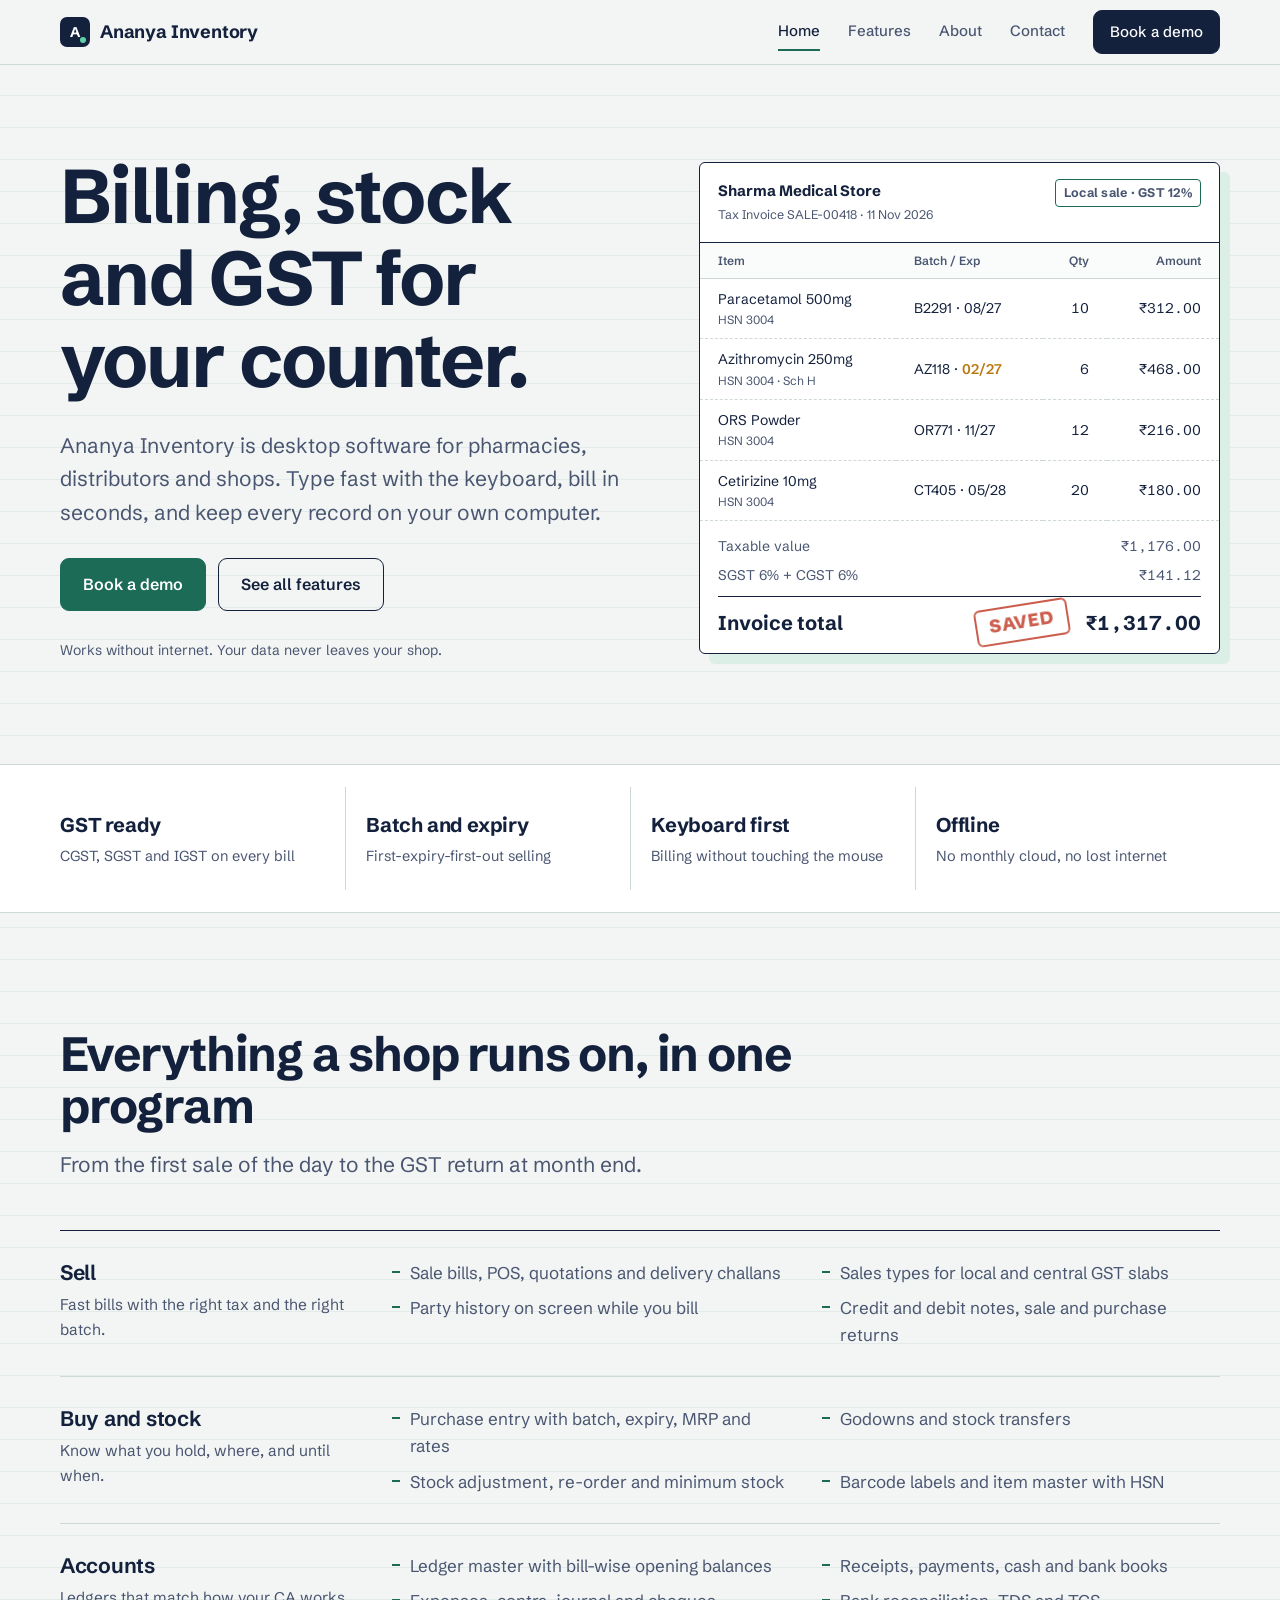
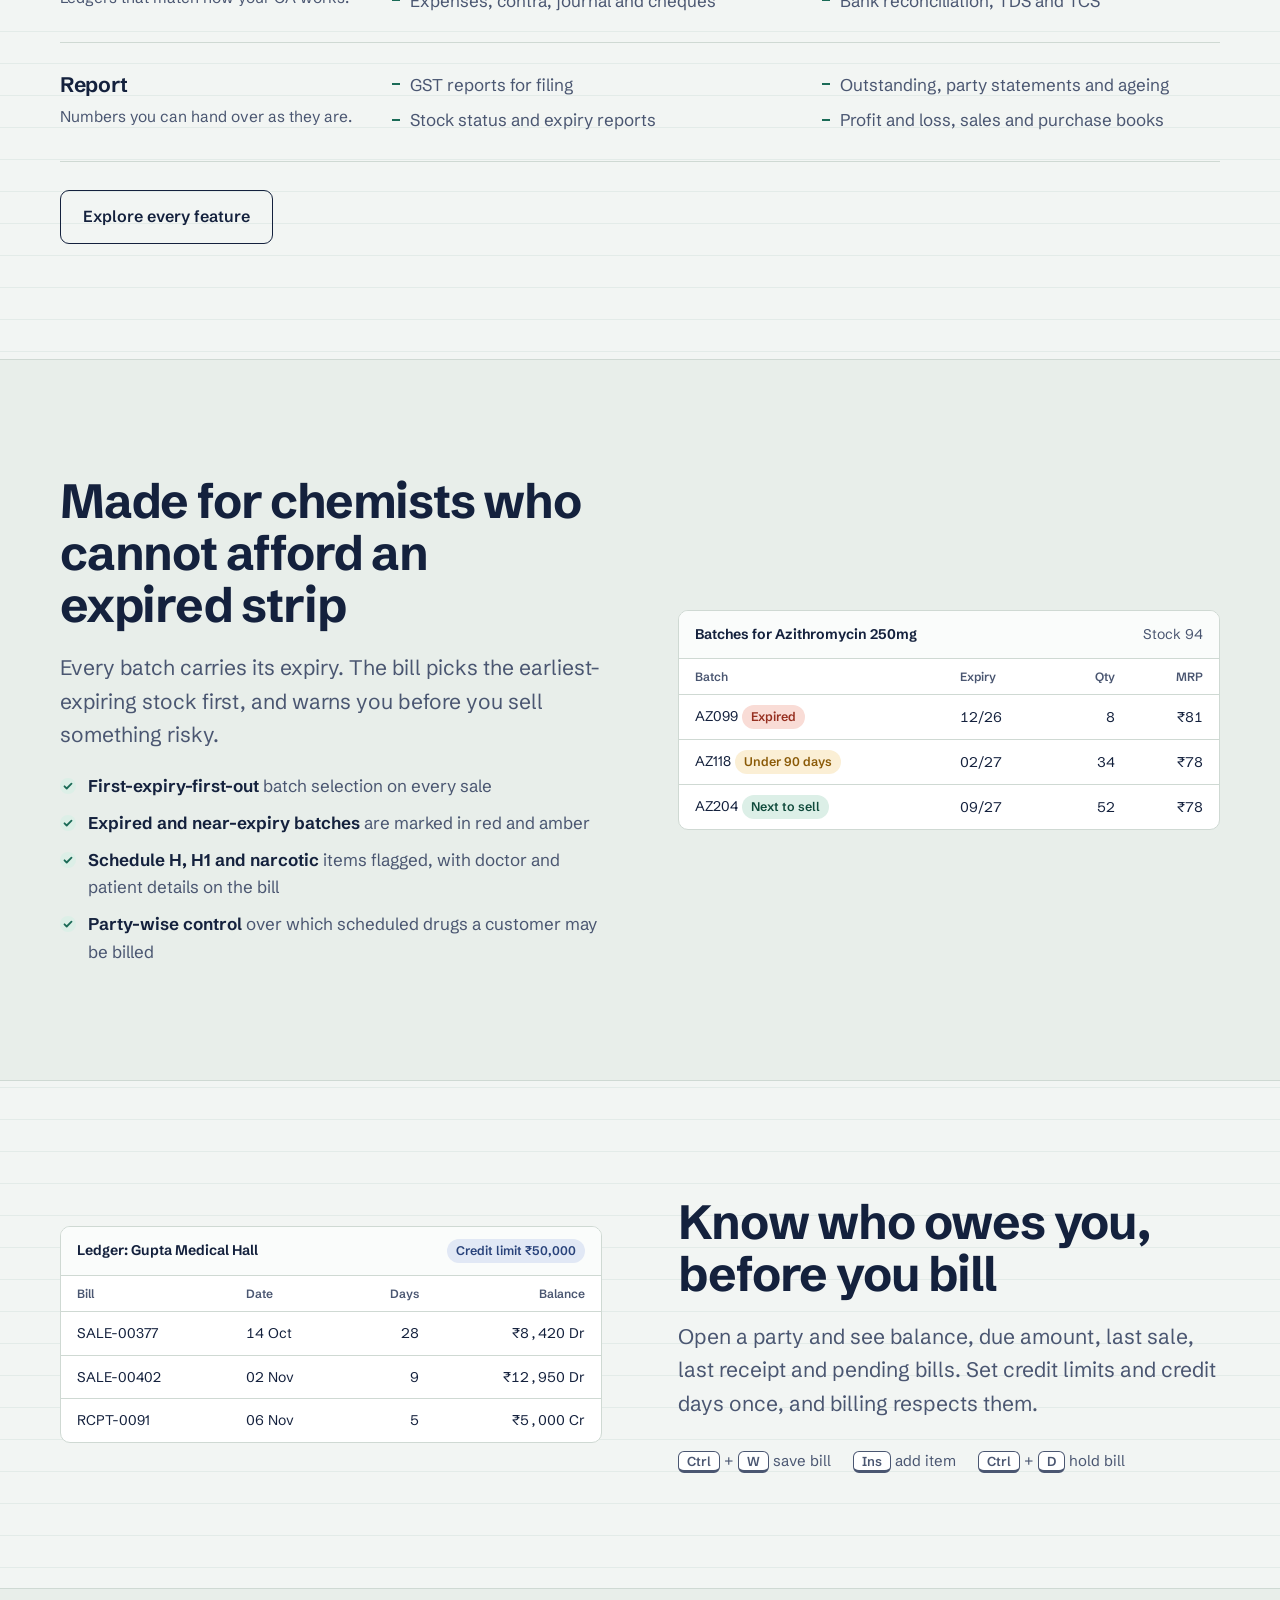
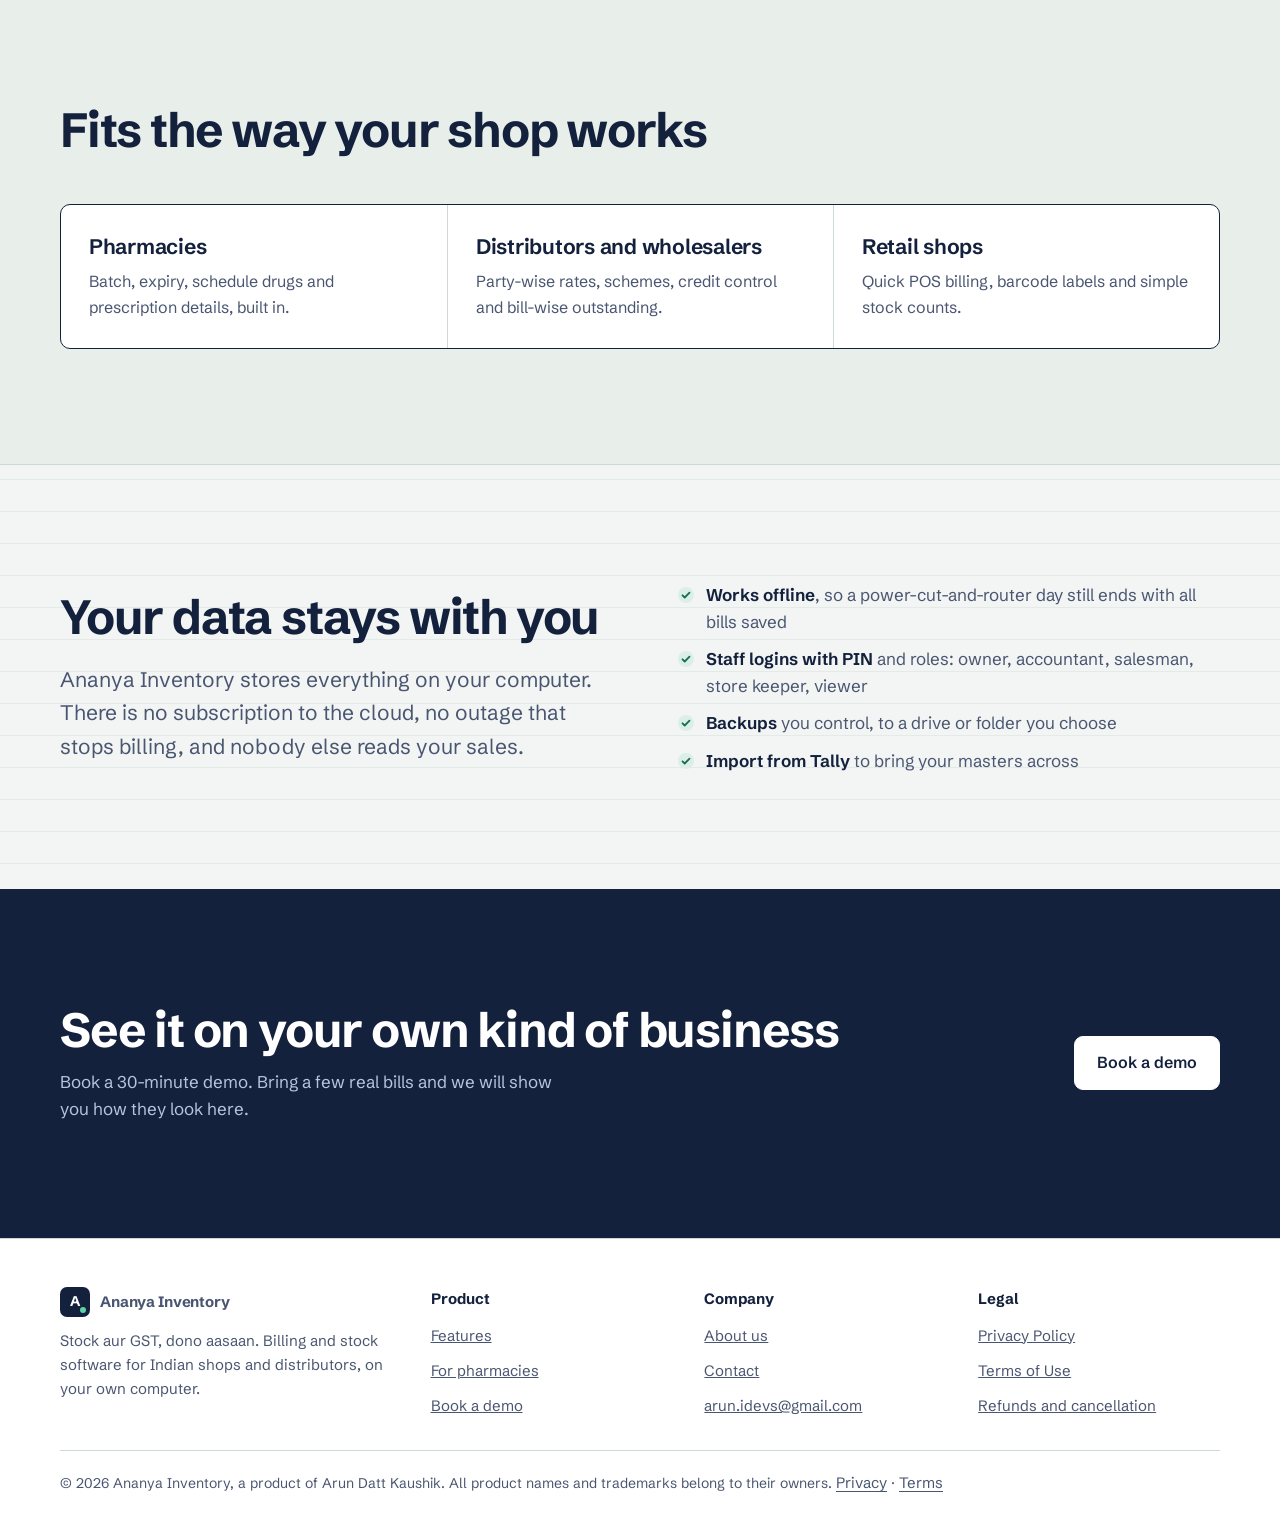
==== commit 70898d5f: "Add Privacy Policy and Terms of Use pages, footer legal links Co-Authored-By: Claude Sonnet 5.5 <nor" ====
--- a/index.html
+++ b/index.html
@@ -133,11 +133,12 @@
   <div><a class="brand" href="index.html"><span class="brand-mark">A</span>Ananya Inventory</a><p style="margin-top:12px;max-width:38ch">Stock aur GST, dono aasaan. Billing and stock software for Indian shops and distributors, on your own computer.</p></div>
   <div><h4>Product</h4><ul><li><a href="features.html">Features</a></li><li><a href="features.html#pharma">For pharmacies</a></li><li><a href="contact.html">Book a demo</a></li></ul></div>
   <div><h4>Company</h4><ul><li><a href="about.html">About us</a></li><li><a href="contact.html">Contact</a></li><li><a href="mailto:arun.idevs@gmail.com">arun.idevs@gmail.com</a></li></ul></div>
-  <div class="legal">&copy; 2026 Ananya Inventory. All product names and trademarks belong to their owners.</div>
+  <div><h4>Legal</h4><ul><li><a href="privacy.html">Privacy Policy</a></li><li><a href="terms.html">Terms of Use</a></li><li><a href="terms.html#refunds">Refunds and cancellation</a></li></ul></div>
+  <div class="legal">&copy; 2026 Ananya Inventory, a product of Arun Datt Kaushik. All product names and trademarks belong to their owners. <a href="privacy.html">Privacy</a> &middot; <a href="terms.html">Terms</a></div>
 </div></footer>
-<dialog id="demo-dialog" aria-labelledby="dlg-title"><div class="dlg-in">
-  <div class="dlg-top"><div><h2 id="dlg-title" style="font-size:30px">Book a demo</h2><p class="lead" style="font-size:16px;margin-top:8px">Tell us about your shop. We will show you the software on your kind of business.</p></div><button class="close" aria-label="Close" type="button">&times;</button></div>
-  <form data-lead novalidate id="demo">
+<dialog id="demo-dialog" aria-labelledby="dlg-title">
+  <div class="dlg-top"><div><h2 id="dlg-title">Book a demo</h2><p>Tell us about your shop. We will show you the software on your kind of business.</p></div><button class="close" aria-label="Close" type="button">&times;</button></div>
+  <div class="dlg-body"><form data-lead novalidate id="demo">
   <div class="form-grid">
     <div class="field" data-name="your name"><label for="demo-name">Your name</label><input id="demo-name" name="name" autocomplete="name" required><span class="msg"></span></div>
     <div class="field" data-name="your shop or company name"><label for="demo-biz">Shop or company</label><input id="demo-biz" name="business" autocomplete="organization" required><span class="msg"></span></div>
@@ -151,8 +152,8 @@
   </div>
   <div class="form-status" role="status" aria-live="polite"></div>
   <div class="form-actions" style="margin-top:16px"><button class="btn green" type="submit">Book my demo</button><small>We call you back within one working day.</small></div>
-</form>
-</div></dialog>
+</form></div>
+</dialog>
 <script src="assets/site.js" defer></script>
 </body>
 </html>
--- a/assets/style.css
+++ b/assets/style.css
@@ -179,15 +179,41 @@
 .contact-side dd { margin: 2px 0 0; color: var(--ink-2); }
 .form-card { background: var(--card); border: 1px solid var(--ink); border-radius: var(--radius); padding: clamp(20px, 3vw, 36px); box-shadow: 8px 8px 0 var(--green-soft); }
 
-dialog { border: 1px solid var(--ink); border-radius: 12px; padding: 0; width: min(680px, calc(100% - 24px)); background: var(--card); color: var(--ink); max-height: calc(100vh - 24px); box-shadow: 12px 12px 0 var(--green-soft); }
+dialog { border: 0; border-radius: 14px; padding: 0; width: min(640px, calc(100% - 24px)); background: var(--card); color: var(--ink); box-shadow: 0 24px 60px rgba(20,33,61,.35); overflow: hidden; }
+dialog[open] { display: flex; flex-direction: column; max-height: min(calc(100dvh - 24px), 780px); margin: auto; }
 dialog::backdrop { background: rgba(20,33,61,.55); }
-dialog .dlg-in { padding: clamp(20px, 3vw, 32px); display: grid; gap: 20px; }
-dialog .dlg-top { display: flex; justify-content: space-between; align-items: flex-start; gap: 16px; }
-dialog .close { background: none; border: 1px solid var(--rule); border-radius: 8px; width: 36px; height: 36px; font-size: 20px; line-height: 1; cursor: pointer; color: var(--ink); }
+dialog .dlg-top { display: flex; justify-content: space-between; align-items: flex-start; gap: 16px; padding: 22px 26px 16px; border-bottom: 1px solid var(--rule); flex: none; }
+dialog .dlg-top h2 { font-size: 26px; }
+dialog .dlg-top p { color: var(--ink-2); font-size: 15px; margin-top: 6px; max-width: 46ch; }
+dialog .dlg-body { overflow-y: auto; padding: 20px 26px 26px; scrollbar-width: thin; scrollbar-color: var(--rule) transparent; }
+dialog .close { flex: none; background: var(--paper); border: 1px solid var(--rule); border-radius: 8px; width: 38px; height: 38px; font-size: 22px; line-height: 1; cursor: pointer; color: var(--ink); }
+dialog .close:hover { background: var(--paper-2); }
+dialog .field textarea { min-height: 84px; }
+@media (max-width: 720px) { dialog .dlg-top, dialog .dlg-body { padding-left: 18px; padding-right: 18px; } }
+
+/* legal pages */
+.sec.plain { background-image: none; background: var(--paper); }
+.legal-head { display: grid; gap: 10px; margin-bottom: 40px; }
+.legal-grid { display: grid; grid-template-columns: 240px minmax(0, 1fr); gap: clamp(32px, 6vw, 80px); align-items: start; }
+.legal-toc { position: sticky; top: 88px; font-size: 14.5px; }
+.legal-toc b { display: block; margin-bottom: 10px; }
+.legal-toc ol { margin: 0; padding: 0; list-style: none; border-left: 1.5px solid var(--rule); }
+.legal-toc a { display: block; padding: 5px 0 5px 14px; color: var(--ink-2); text-decoration: none; margin-left: -1.5px; border-left: 1.5px solid transparent; }
+.legal-toc a:hover { color: var(--ink); border-left-color: var(--green); }
+.legal-body { max-width: 70ch; }
+.legal-body section { padding: 0 0 32px; margin-bottom: 32px; border-bottom: 1px solid var(--rule); scroll-margin-top: 88px; }
+.legal-body section:last-child { border-bottom: 0; }
+.legal-body h2 { font-size: 24px; letter-spacing: -.015em; margin-bottom: 14px; }
+.legal-body p, .legal-body li { color: var(--ink-2); font-size: 16.5px; line-height: 1.7; }
+.legal-body p + p, .legal-body p + ul, .legal-body ul + p { margin-top: 12px; }
+.legal-body ul { padding-left: 20px; display: grid; gap: 8px; margin: 0; }
+.legal-body strong { color: var(--ink); }
+.legal-body a { color: var(--green-ink); text-underline-offset: 3px; }
+.legal a { color: inherit; text-underline-offset: 3px; }
 
 /* footer */
 .site-foot { border-top: 1px solid var(--rule); padding: 48px 0 36px; background: var(--card); }
-.site-foot .wrap { display: grid; grid-template-columns: 1.4fr 1fr 1fr; gap: 32px; }
+.site-foot .wrap { display: grid; grid-template-columns: 1.4fr 1fr 1fr 1fr; gap: 32px; }
 .site-foot p, .site-foot a { color: var(--ink-2); font-size: 15px; }
 .site-foot ul { list-style: none; margin: 10px 0 0; padding: 0; display: grid; gap: 8px; }
 .site-foot h4 { margin: 0; font-size: 15px; }
@@ -204,6 +230,8 @@
   .proof div:nth-child(n+3) { border-top: 1px solid var(--rule); }
   .facts { grid-template-columns: 1fr; }
   .site-foot .wrap { grid-template-columns: 1fr 1fr; }
+  .legal-grid { grid-template-columns: 1fr; }
+  .legal-toc { position: static; }
 }
 @media (max-width: 720px) {
   .menu-btn { display: block; }
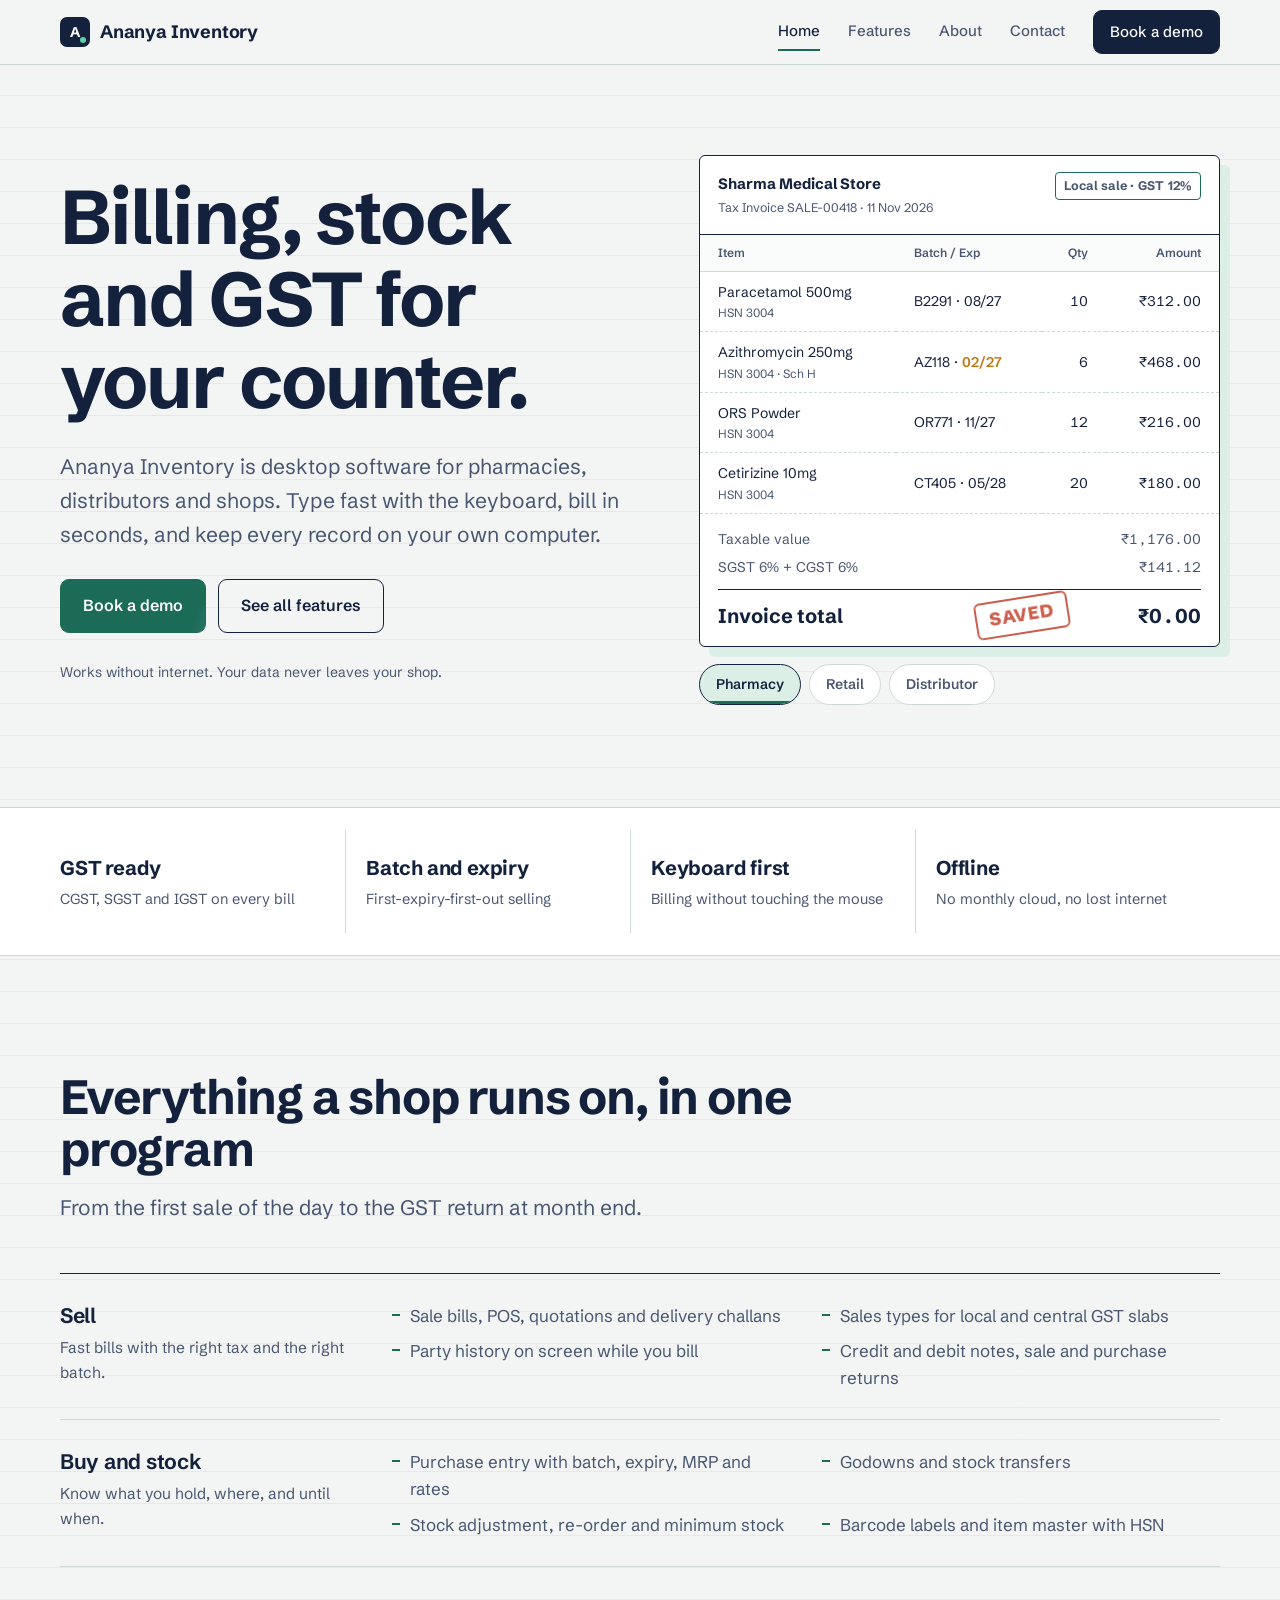
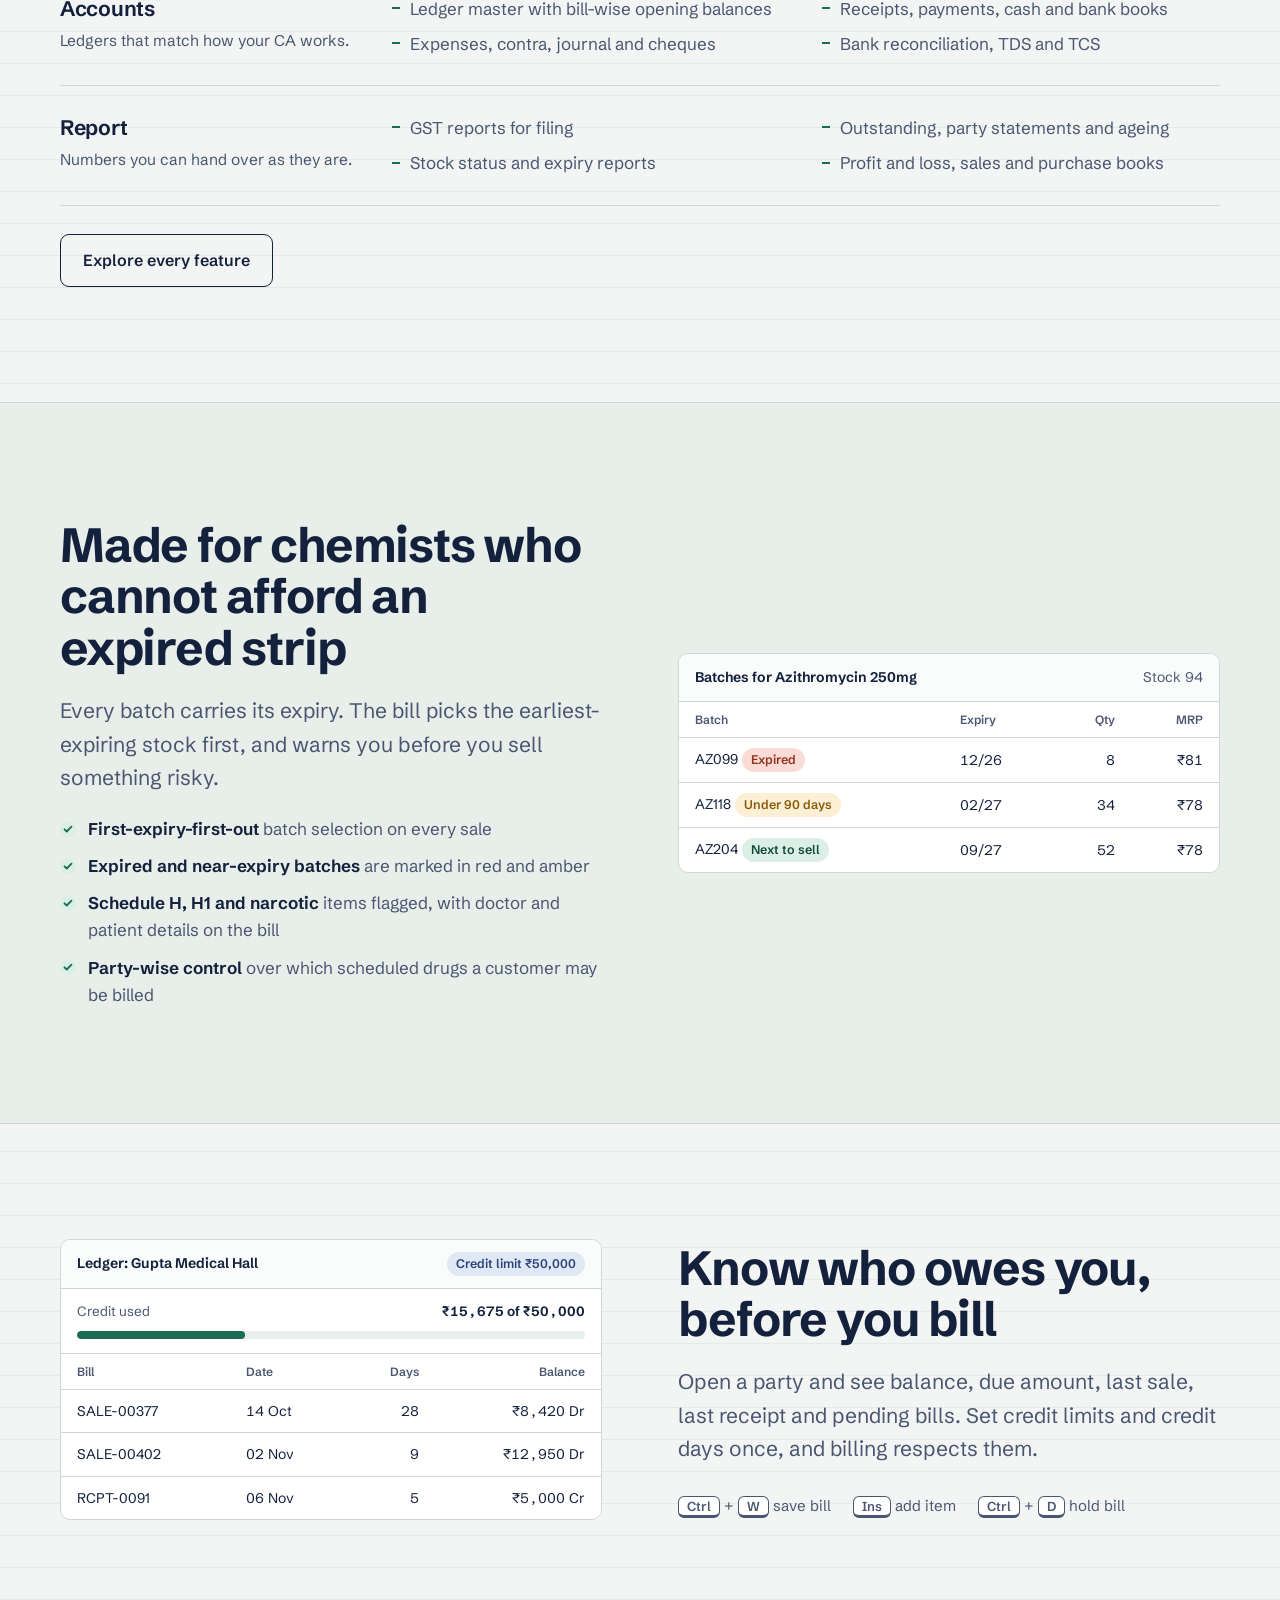
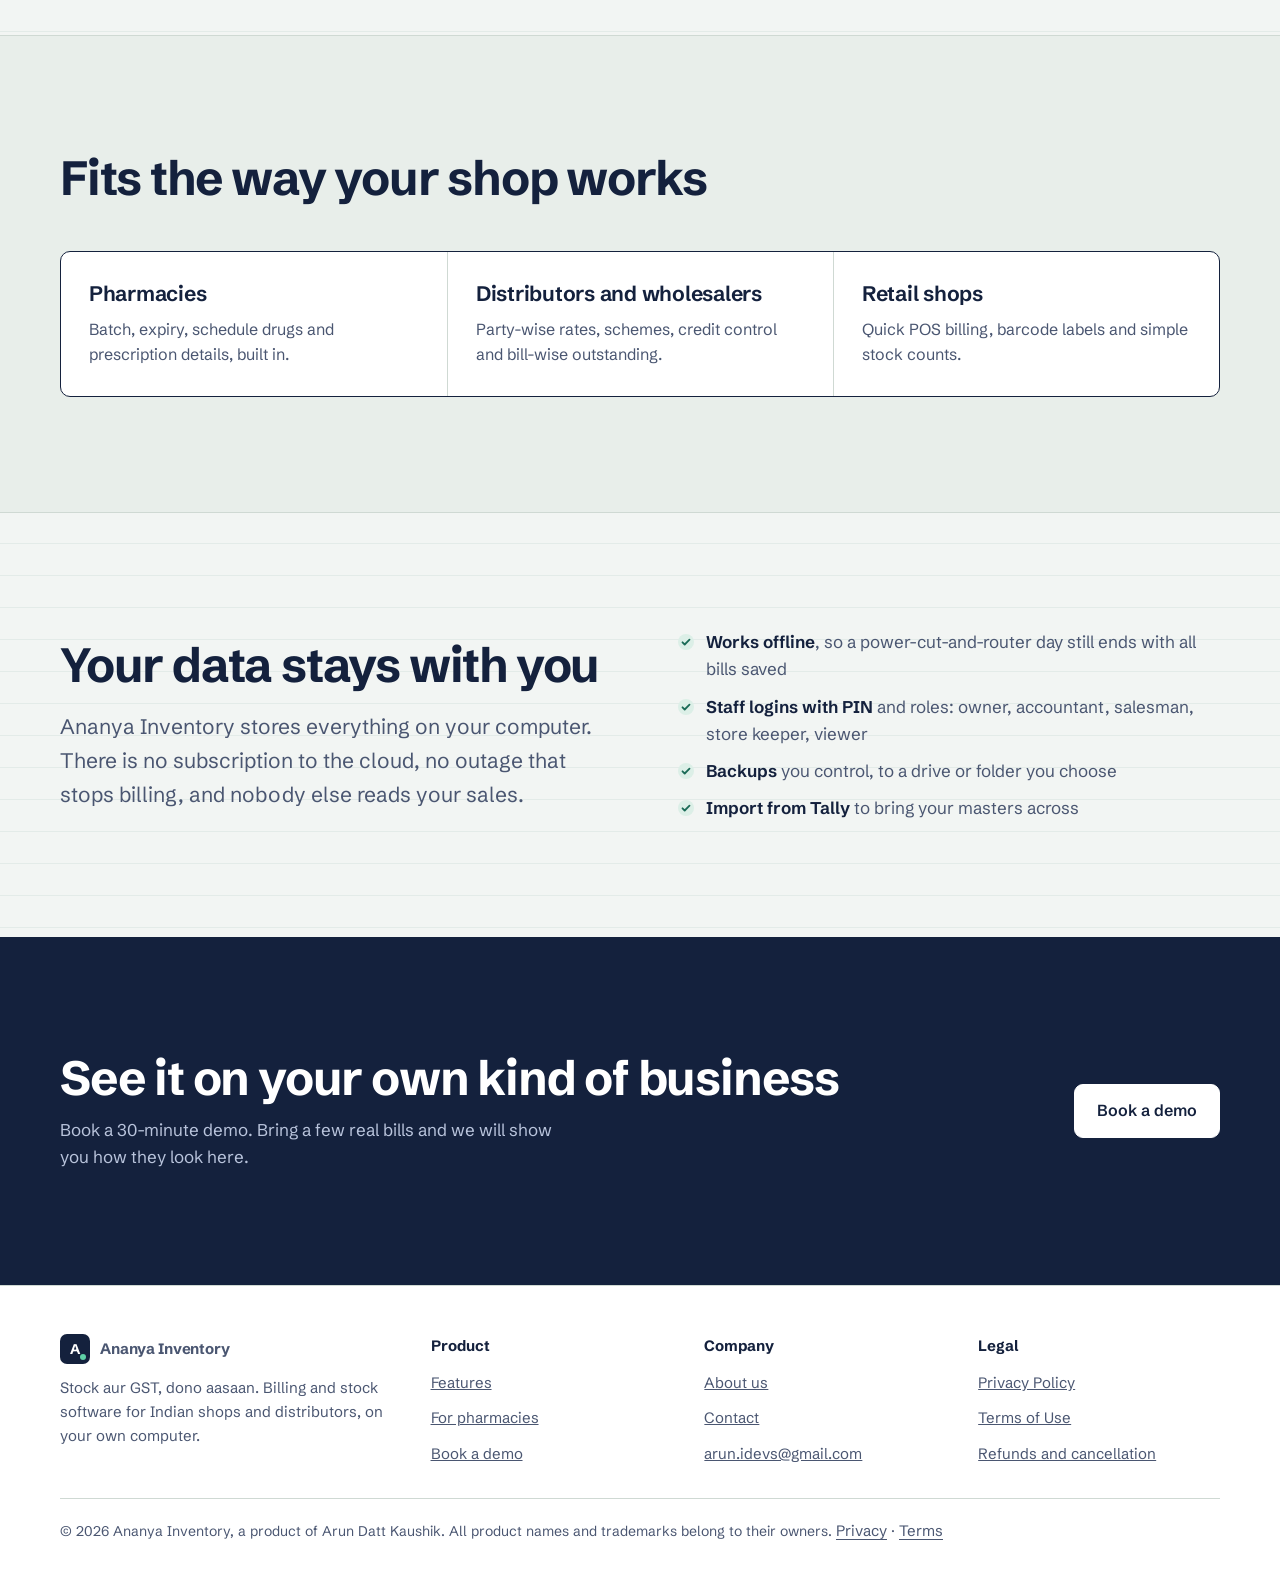
==== commit 531a94d2: "Add motion: rotating hero bills, scroll reveals, live batch picker, credit bar, key presses; mobile " ====
--- a/index.html
+++ b/index.html
@@ -26,7 +26,7 @@
     <div class="hero-cta"><a class="btn green" href="contact.html" data-demo>Book a demo</a><a class="btn ghost" href="features.html">See all features</a></div>
     <p class="hero-note">Works without internet. Your data never leaves your shop.</p>
   </div>
-  <div class="bill" aria-label="Sample GST tax invoice">
+  <div class="bill-wrap"><div class="bill" aria-label="Sample GST tax invoice">
   <div class="bill-top"><div><strong>Sharma Medical Store</strong><span>Tax Invoice SALE-00418 &middot; 11 Nov 2026</span></div><span class="bill-tag">Local sale &middot; GST 12%</span></div>
   <table><thead><tr><th>Item</th><th>Batch / Exp</th><th class="r">Qty</th><th class="r">Amount</th></tr></thead><tbody>
     <tr style="--i:0"><td>Paracetamol 500mg<span class="sub">HSN 3004</span></td><td>B2291 &middot; 08/27</td><td class="r num">10</td><td class="r num">&#8377;312.00</td></tr>
@@ -41,6 +41,10 @@
   </div>
   <div class="stamp" aria-hidden="true">SAVED</div>
 </div>
+    <div class="bill-tabs" role="group" aria-label="Sample bills">
+      <button type="button" class="on" aria-selected="true">Pharmacy</button><button type="button" aria-selected="false">Retail</button><button type="button" aria-selected="false">Distributor</button>
+    </div>
+  </div>
 </div></section>
 
 <section class="proof"><div class="wrap">
@@ -89,6 +93,7 @@
 <section class="sec"><div class="wrap split">
   <div class="panel" aria-label="Ledger example">
     <div class="panel-head"><span>Ledger: Gupta Medical Hall</span><span class="pill info">Credit limit &#8377;50,000</span></div>
+    <div class="credit"><div class="credit-row"><span>Credit used</span><b class="num"><span class="credit-used">&#8377;16,370</span> of &#8377;50,000</b></div><div class="credit-bar"><i></i></div></div>
     <table><thead><tr><th>Bill</th><th>Date</th><th class="r">Days</th><th class="r">Balance</th></tr></thead><tbody>
       <tr><td>SALE-00377</td><td class="num">14 Oct</td><td class="r num">28</td><td class="r num">&#8377;8,420 Dr</td></tr>
       <tr><td>SALE-00402</td><td class="num">02 Nov</td><td class="r num">9</td><td class="r num">&#8377;12,950 Dr</td></tr>
@@ -136,6 +141,7 @@
   <div><h4>Legal</h4><ul><li><a href="privacy.html">Privacy Policy</a></li><li><a href="terms.html">Terms of Use</a></li><li><a href="terms.html#refunds">Refunds and cancellation</a></li></ul></div>
   <div class="legal">&copy; 2026 Ananya Inventory, a product of Arun Datt Kaushik. All product names and trademarks belong to their owners. <a href="privacy.html">Privacy</a> &middot; <a href="terms.html">Terms</a></div>
 </div></footer>
+<div class="m-cta"><a class="btn green" href="contact.html" data-demo>Book a demo</a></div>
 <dialog id="demo-dialog" aria-labelledby="dlg-title">
   <div class="dlg-top"><div><h2 id="dlg-title">Book a demo</h2><p>Tell us about your shop. We will show you the software on your kind of business.</p></div><button class="close" aria-label="Close" type="button">&times;</button></div>
   <div class="dlg-body"><form data-lead novalidate id="demo">
@@ -155,5 +161,6 @@
 </form></div>
 </dialog>
 <script src="assets/site.js" defer></script>
+<script src="assets/motion.js" defer></script>
 </body>
 </html>
--- a/assets/style.css
+++ b/assets/style.css
@@ -191,6 +191,46 @@
 dialog .field textarea { min-height: 84px; }
 @media (max-width: 720px) { dialog .dlg-top, dialog .dlg-body { padding-left: 18px; padding-right: 18px; } }
 
+/* ---- motion ---- */
+.site-head { transition: box-shadow .25s; }
+.site-head.scrolled { box-shadow: 0 6px 24px rgba(20,33,61,.08); }
+.js .hero-copy > * { opacity: 0; animation: rowin .7s cubic-bezier(.2,.7,.2,1) forwards; }
+.js .hero-copy > :nth-child(1) { animation-delay: .05s; } .js .hero-copy > :nth-child(2) { animation-delay: .18s; }
+.js .hero-copy > :nth-child(3) { animation-delay: .3s; } .js .hero-copy > :nth-child(4) { animation-delay: .42s; }
+.bill-wrap { display: grid; gap: 18px; }
+.bill { transition: transform .25s ease-out; will-change: transform; }
+.bill-tabs { display: flex; gap: 8px; justify-content: flex-start; flex-wrap: wrap; }
+.bill-tabs button { font: inherit; font-size: 14px; font-weight: 600; padding: 8px 16px; min-height: 40px; border-radius: 99px; border: 1.5px solid var(--rule); background: var(--card); color: var(--ink-2); cursor: pointer; position: relative; overflow: hidden; transition: color .2s, border-color .2s, background .2s; }
+.bill-tabs button:hover { border-color: var(--ink-2); color: var(--ink); }
+.bill-tabs button.on { border-color: var(--ink); color: var(--ink); background: var(--green-soft); }
+.bill-tabs button.on::after { content: ""; position: absolute; left: 0; bottom: 0; height: 3px; width: 100%; background: var(--green); transform-origin: left; animation: tabfill 7.2s linear forwards; }
+@keyframes tabfill { from { transform: scaleX(0); } to { transform: scaleX(1); } }
+.reveal { opacity: 0; transform: translateY(22px); transition: opacity .7s cubic-bezier(.2,.7,.2,1), transform .7s cubic-bezier(.2,.7,.2,1); transition-delay: var(--d, 0ms); }
+.reveal.in { opacity: 1; transform: none; }
+.btn { position: relative; overflow: hidden; }
+.btn.green { background-image: linear-gradient(110deg, transparent 35%, rgba(255,255,255,.22) 50%, transparent 65%); background-size: 250% 100%; background-position: 160% 0; transition: background-position .6s, background-color .15s, transform .15s; }
+.btn.green:hover { background-position: -60% 0; }
+.row { transition: background .25s; position: relative; }
+.row::before { content: ""; position: absolute; left: 0; top: -1px; height: 2px; width: 0; background: var(--green); transition: width .45s ease; }
+.row:hover::before { width: 100%; }
+.seg { transition: background .25s; } .seg:hover { background: var(--paper); }
+.panel tbody tr { transition: background .25s; }
+.panel tbody tr.sel td { background: var(--green-soft); }
+.panel.done tbody tr.sel td:first-child { box-shadow: inset 3px 0 0 var(--green); }
+.credit { padding: 12px 16px 14px; border-bottom: 1px solid var(--rule); display: grid; gap: 8px; }
+.credit-row { display: flex; justify-content: space-between; font-size: 13.5px; color: var(--ink-2); }
+.credit-row b { color: var(--ink); font-weight: 650; }
+.credit-bar { height: 8px; background: var(--paper-2); border-radius: 99px; overflow: hidden; }
+.credit-bar i { display: block; height: 100%; width: 0; background: var(--green); border-radius: 99px; transition: width 1.3s cubic-bezier(.2,.7,.2,1); }
+.credit.go .credit-bar i { width: 33%; }
+.kbd-line span { transition: color .2s, transform .2s; }
+.kbd-line span kbd { transition: transform .12s, border-bottom-width .12s, background .2s; }
+.kbd-line span.on { color: var(--ink); }
+.kbd-line span.on kbd { transform: translateY(2px); border-bottom-width: 1px; background: var(--green-soft); }
+.nav a:not(.btn) { background: linear-gradient(var(--green), var(--green)) left bottom / 0 2px no-repeat; transition: background-size .25s, color .2s; border-bottom: 0; padding-bottom: 8px; }
+.nav a:not(.btn):hover, .nav a[aria-current="page"] { background-size: 100% 2px; }
+.m-cta { display: none; }
+
 /* legal pages */
 .sec.plain { background-image: none; background: var(--paper); }
 .legal-head { display: grid; gap: 10px; margin-bottom: 40px; }
@@ -234,7 +274,16 @@
   .legal-toc { position: static; }
 }
 @media (max-width: 720px) {
-  .menu-btn { display: block; }
+  .m-cta { display: block; position: fixed; left: 0; right: 0; bottom: 0; z-index: 40; padding: 10px 16px calc(10px + env(safe-area-inset-bottom)); background: rgba(242,245,243,.94); backdrop-filter: blur(8px); border-top: 1px solid var(--rule); transform: translateY(110%); transition: transform .3s ease; }
+  .m-cta.show { transform: none; }
+  .m-cta .btn { width: 100%; min-height: 48px; }
+  .site-foot { padding-bottom: 88px; }
+  .btn { min-height: 46px; }
+  .hero-cta .btn { flex: 1 1 100%; }
+  .bill-tabs button { flex: 1; text-align: center; padding-inline: 8px; }
+  .nav a:not(.btn) { padding: 14px 0; }
+  .nav.open { animation: rowin .25s ease; }
+  .menu-btn { display: block; min-height: 44px; }
   .nav { position: absolute; top: 64px; left: 0; right: 0; background: var(--paper); border-bottom: 1px solid var(--rule); padding: 12px 20px 20px; flex-direction: column; align-items: stretch; gap: 4px; display: none; }
   .nav.open { display: flex; }
   .nav a { padding: 12px 0; font-size: 17px; }
@@ -245,6 +294,9 @@
 }
 @media (prefers-reduced-motion: reduce) {
   html { scroll-behavior: auto; }
-  .js .bill tbody tr, .js .bill-foot > *, .stamp { opacity: 1 !important; transform: none !important; animation: none !important; }
+  .js .bill tbody tr, .js .bill-foot > *, .stamp, .js .hero-copy > * { opacity: 1 !important; transform: none !important; animation: none !important; }
+  .reveal { opacity: 1 !important; transform: none !important; transition: none !important; }
+  .bill-tabs button.on::after { animation: none; transform: none; }
+  .credit-bar i { transition: none; width: 33%; }
   .stamp { transform: rotate(-9deg) !important; opacity: .85 !important; }
 }
